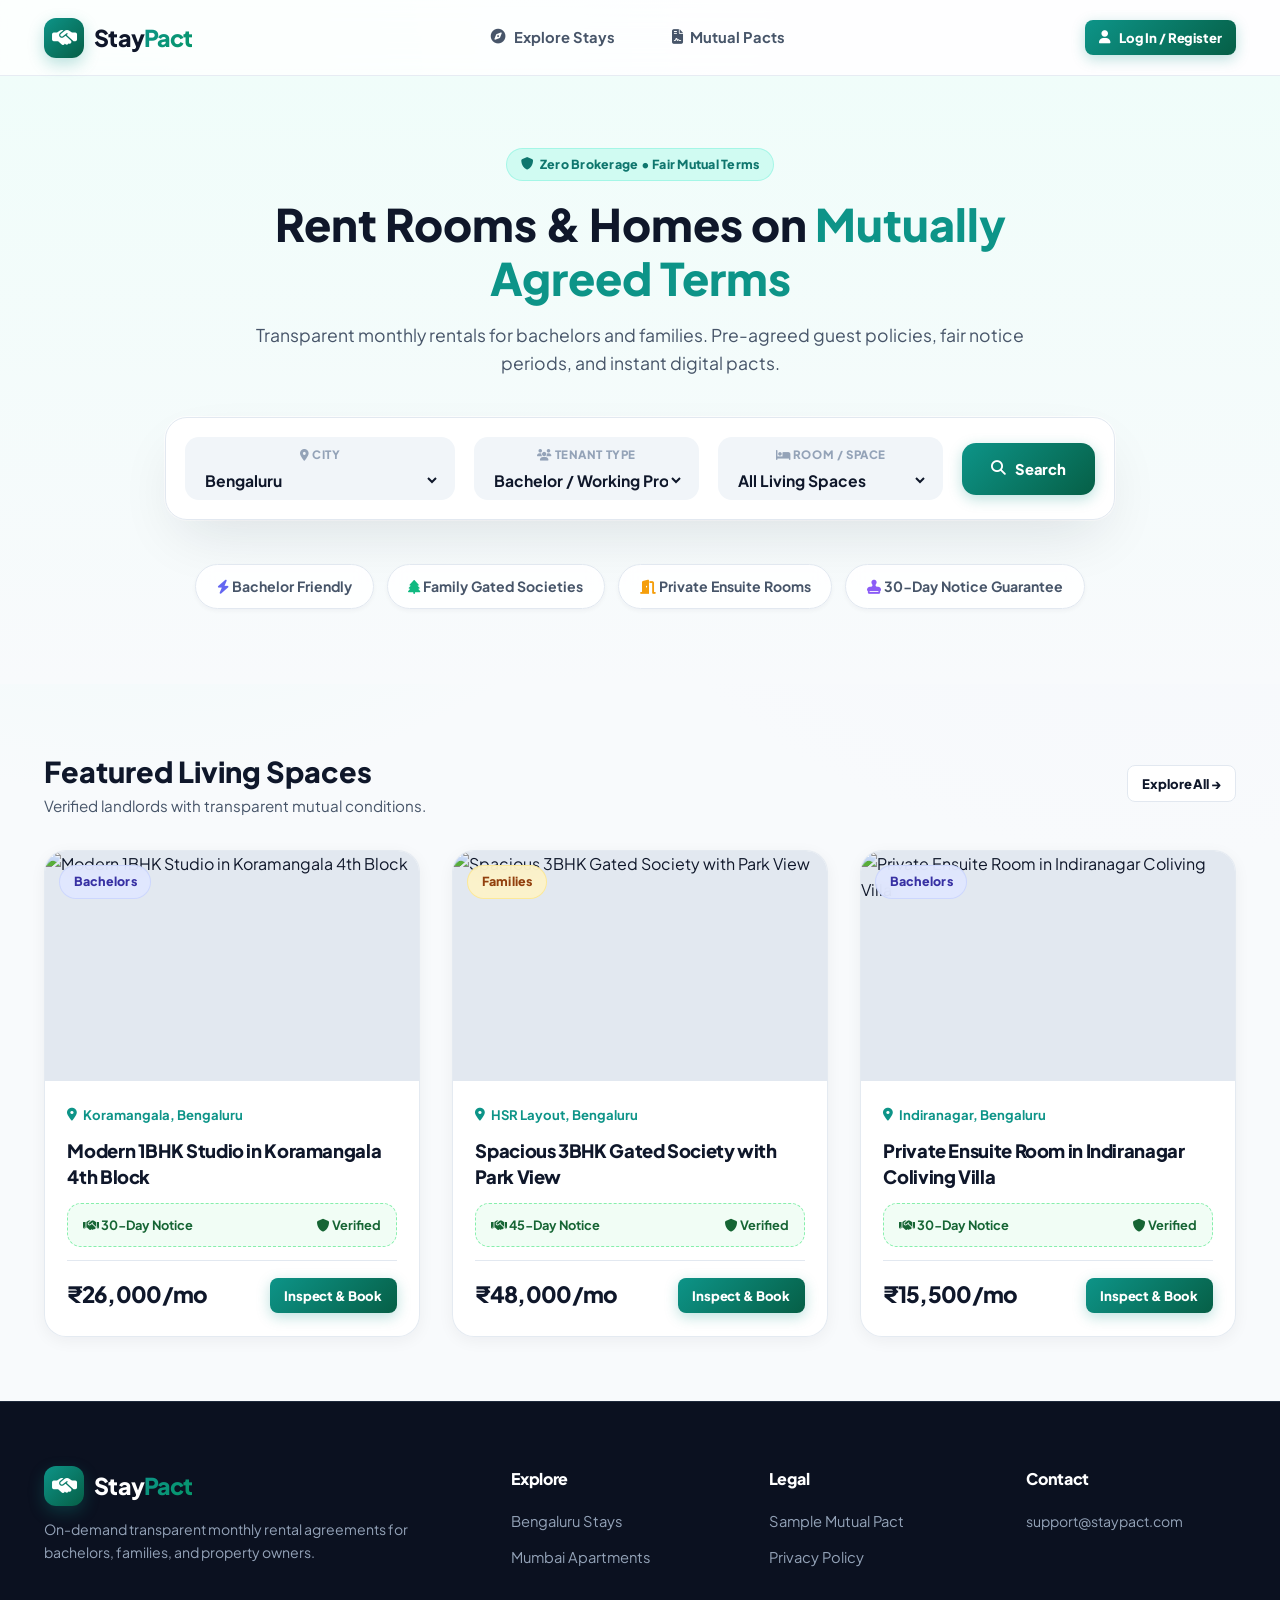
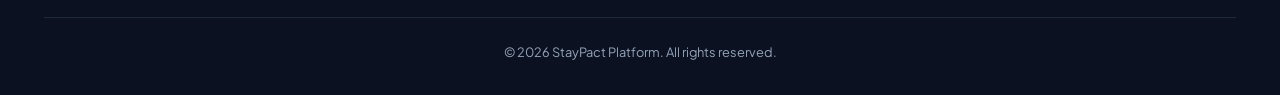
==== Frontend/html/index.html @ e6719d09 "Add project files" ====
<!DOCTYPE html>
<html lang="en">
<head>
  <meta charset="UTF-8">
  <meta name="viewport" content="width=device-width, initial-scale=1.0">
  <title>StayPact | On-Demand Monthly Home & Room Rentals</title>
  
  <link rel="preconnect" href="https://fonts.googleapis.com">
  <link rel="preconnect" href="https://fonts.gstatic.com" crossorigin>
  <link href="https://fonts.googleapis.com/css2?family=Plus+Jakarta+Sans:wght@400;600;700;800&display=swap" rel="stylesheet">
  <link rel="stylesheet" href="https://cdnjs.cloudflare.com/ajax/libs/font-awesome/6.5.1/css/all.min.css">
  
  <link rel="stylesheet" href="css/style.css">
  <link rel="stylesheet" href="css/components.css">
</head>
<body>

  <!-- Navigation -->
  <nav class="navbar">
    <div class="container nav-wrapper">
      <a href="index.html" class="brand-logo">
        <div class="logo-icon"><i class="fa-solid fa-handshake-simple"></i></div>
        <span>Stay<span class="logo-highlight">Pact</span></span>
      </a>

      <ul class="nav-links">
        <li><a href="explore.html" class="nav-link"><i class="fa-solid fa-compass"></i> Explore Stays</a></li>
        <li><a href="explore.html?target=bachelors_allowed" class="nav-link"><i class="fa-solid fa-user-group"></i> Bachelors</a></li>
        <li><a href="explore.html?target=families_only" class="nav-link"><i class="fa-solid fa-people-roof"></i> Families</a></li>
        <li><a href="agreement.html" class="nav-link"><i class="fa-solid fa-file-contract"></i> Mutual Pacts</a></li>
      </ul>

      <div>
        <a href="explore.html" class="btn btn-primary btn-sm">Find Rooms & Homes</a>
      </div>
    </div>
  </nav>

  <!-- Hero Header -->
  <header style="background: linear-gradient(180deg, #F0FDFA 0%, #F8FAFC 100%); padding: 4.5rem 0 3.5rem;">
    <div class="container" style="text-align: center;">
      <div style="max-width: 800px; margin: 0 auto 2.5rem;">
        <span class="badge badge-verified" style="margin-bottom: 1rem;"><i class="fa-solid fa-shield"></i> Zero Brokerage &bull; Fair Mutual Terms</span>
        <h1 style="font-size: 2.8rem; font-weight: 800; line-height: 1.2; margin-bottom: 1rem;">
          Rent Rooms & Homes on <span style="color: var(--primary);">Mutually Agreed Terms</span>
        </h1>
        <p style="font-size: 1.1rem; color: var(--text-secondary);">
          Transparent monthly rentals for bachelors and families. Pre-agreed guest policies, fair notice periods, and instant digital pacts.
        </p>
      </div>

      <!-- Hero Search Widget (Uber/Oyo style) -->
      <div class="hero-search-wrapper" style="max-width: 950px; margin: 0 auto;">
        <div class="search-field">
          <label><i class="fa-solid fa-location-dot"></i> City</label>
          <select id="heroCity">
            <option value="Bengaluru">Bengaluru</option>
            <option value="Mumbai">Mumbai</option>
            <option value="Delhi NCR">Delhi NCR</option>
            <option value="Pune">Pune</option>
          </select>
        </div>

        <div class="search-field">
          <label><i class="fa-solid fa-users"></i> Tenant Type</label>
          <select id="heroTarget">
            <option value="bachelors_allowed">Bachelor / Working Pro</option>
            <option value="families_only">Family</option>
            <option value="all">Any Tenant</option>
          </select>
        </div>

        <div class="search-field">
          <label><i class="fa-solid fa-bed"></i> Room / Space</label>
          <select id="heroType">
            <option value="all">All Living Spaces</option>
            <option value="single_room">Private Room</option>
            <option value="1bhk">1 BHK Flat</option>
            <option value="2bhk">2 BHK Flat</option>
            <option value="3bhk">3 BHK Apartment</option>
          </select>
        </div>

        <button class="btn btn-primary" onclick="searchFromHero()" style="height: 52px; padding: 0 1.8rem;">
          <i class="fa-solid fa-magnifying-glass"></i> Search
        </button>
      </div>

      <!-- Quick Category Pills -->
      <div class="category-pills-row" style="justify-content: center; margin-top: 1.5rem;">
        <a href="explore.html?target=bachelors_allowed" class="category-pill"><i class="fa-solid fa-bolt" style="color: #6366F1;"></i> Bachelor Friendly</a>
        <a href="explore.html?target=families_only" class="category-pill"><i class="fa-solid fa-tree" style="color: #10B981;"></i> Family Gated Societies</a>
        <a href="explore.html?type=single_room" class="category-pill"><i class="fa-solid fa-door-open" style="color: #F59E0B;"></i> Private Ensuite Rooms</a>
        <a href="agreement.html" class="category-pill"><i class="fa-solid fa-stamp" style="color: #8B5CF6;"></i> 30-Day Notice Guarantee</a>
      </div>
    </div>
  </header>

  <!-- Featured Stays -->
  <section style="padding: 4rem 0;">
    <div class="container">
      <div style="display: flex; justify-content: space-between; align-items: center; margin-bottom: 2rem;">
        <div>
          <h2 style="font-size: 1.8rem; font-weight: 800;">Featured Living Spaces</h2>
          <p style="color: var(--text-secondary); font-size: 0.95rem;">Verified landlords with transparent mutual conditions.</p>
        </div>
        <a href="explore.html" class="btn btn-outline btn-sm">Explore All &rarr;</a>
      </div>

      <div class="property-grid" id="homeFeaturedGrid"></div>
    </div>
  </section>

  <!-- Footer -->
  <footer class="footer">
    <div class="container">
      <div class="footer-grid">
        <div>
          <div class="brand-logo" style="color: white; margin-bottom: 0.8rem;">
            <div class="logo-icon"><i class="fa-solid fa-handshake-simple"></i></div>
            <span>Stay<span class="logo-highlight">Pact</span></span>
          </div>
          <p style="font-size: 0.88rem; line-height: 1.6;">On-demand transparent monthly rental agreements for bachelors, families, and property owners.</p>
        </div>
        <div>
          <h4 class="footer-title">Explore</h4>
          <ul class="footer-links">
            <li><a href="explore.html?city=Bengaluru">Bengaluru Stays</a></li>
            <li><a href="explore.html?city=Mumbai">Mumbai Apartments</a></li>
          </ul>
        </div>
        <div>
          <h4 class="footer-title">Legal</h4>
          <ul class="footer-links">
            <li><a href="agreement.html">Sample Mutual Pact</a></li>
            <li><a href="#">Privacy Policy</a></li>
          </ul>
        </div>
        <div>
          <h4 class="footer-title">Contact</h4>
          <p style="font-size: 0.88rem;">support@staypact.com</p>
        </div>
      </div>
      <div style="text-align: center; border-top: 1px solid #1E293B; padding-top: 1.5rem; font-size: 0.8rem;">
        &copy; 2026 StayPact Platform. All rights reserved.
      </div>
    </div>
  </footer>

  <script src="js/app.js"></script>
  <script>
    document.addEventListener('DOMContentLoaded', () => {
      const props = getProperties().slice(0, 3);
      const container = document.getElementById('homeFeaturedGrid');
      container.innerHTML = props.map(p => `
        <div class="property-card">
          <div class="card-img-container">
            <img src="${p.images[0]}" alt="${p.title}">
            <div class="card-badge-top-left">
              <span class="badge ${p.targetTenant === 'bachelors_allowed' ? 'badge-bachelor' : 'badge-family'}">
                ${p.targetTenant === 'bachelors_allowed' ? 'Bachelors' : 'Families'}
              </span>
            </div>
          </div>
          <div class="card-body">
            <div class="card-location"><i class="fa-solid fa-location-dot"></i> ${p.locality}, ${p.city}</div>
            <a href="property-detail.html?id=${p.id}" class="card-title">${p.title}</a>
            <div class="card-terms-box">
              <span><i class="fa-solid fa-handshake"></i> ${p.noticeDays}-Day Notice</span>
              <span><i class="fa-solid fa-shield"></i> Verified</span>
            </div>
            <div class="card-footer">
              <span class="price-amount">₹${p.monthlyRent.toLocaleString('en-IN')}/mo</span>
              <a href="property-detail.html?id=${p.id}" class="btn btn-primary btn-sm">Inspect & Book</a>
            </div>
          </div>
        </div>
      `).join('');
    });

    function searchFromHero() {
      const city = document.getElementById('heroCity').value;
      const target = document.getElementById('heroTarget').value;
      const type = document.getElementById('heroType').value;
      window.location.href = `explore.html?city=${city}&target=${target}&type=${type}`;
    }
  </script>
</body>
</html>
---- Frontend/html/css/style.css ----
@import url('https://fonts.googleapis.com/css2?family=Plus+Jakarta+Sans:wght@400;500;600;700;800;900&display=swap');

/* ============================================================
   StayPact - Premium Design System (Modern Luxe & Glassmorphism)
   ============================================================ */

:root {
  /* Brand Palette */
  --primary: #0D9488;
  --primary-hover: #0F766E;
  --primary-light: #CCFBF1;
  --primary-glow: rgba(13, 148, 136, 0.28);
  --primary-gradient: linear-gradient(135deg, #0D9488 0%, #065F46 100%);
  
  --secondary: #6366F1;
  --secondary-hover: #4F46E5;
  --secondary-light: #EEF2FF;
  --secondary-gradient: linear-gradient(135deg, #6366F1 0%, #4338CA 100%);

  /* Neutrals & Dark Tones */
  --bg-main: #F8FAFC;
  --bg-surface: #FFFFFF;
  --bg-glass: rgba(255, 255, 255, 0.82);
  --bg-subtle: #F1F5F9;
  --border: #E2E8F0;
  --border-light: rgba(226, 232, 240, 0.7);

  --text-primary: #0F172A;
  --text-secondary: #475569;
  --text-muted: #94A3B8;

  /* Shadows & Depth */
  --shadow-sm: 0 2px 4px rgba(15, 23, 42, 0.04);
  --shadow-md: 0 8px 20px -4px rgba(15, 23, 42, 0.07);
  --shadow-lg: 0 16px 32px -6px rgba(15, 23, 42, 0.1);
  --shadow-xl: 0 25px 50px -12px rgba(15, 23, 42, 0.15);
  --shadow-glow: 0 8px 24px var(--primary-glow);

  /* Radius */
  --radius-sm: 8px;
  --radius-md: 14px;
  --radius-lg: 22px;
  --radius-full: 9999px;

  --font-family: 'Plus Jakarta Sans', system-ui, -apple-system, sans-serif;
  --transition: all 0.25s cubic-bezier(0.16, 1, 0.3, 1);
}

/* Base Reset */
*, *::before, *::after {
  box-sizing: border-box;
  margin: 0;
  padding: 0;
}

body {
  font-family: var(--font-family);
  background-color: var(--bg-main);
  background-image: 
    radial-gradient(circle at 10% 10%, rgba(204, 251, 241, 0.45) 0px, transparent 50%),
    radial-gradient(circle at 90% 20%, rgba(238, 242, 255, 0.45) 0px, transparent 50%);
  background-attachment: fixed;
  color: var(--text-primary);
  line-height: 1.6;
  -webkit-font-smoothing: antialiased;
  min-height: 100vh;
  display: flex;
  flex-direction: column;
}

a {
  color: inherit;
  text-decoration: none;
  transition: var(--transition);
}

button, input, select, textarea {
  font-family: inherit;
  font-size: inherit;
}

button {
  cursor: pointer;
  border: none;
  background: none;
  outline: none;
}

img {
  max-width: 100%;
  display: block;
}

.container {
  width: 100%;
  max-width: 1240px;
  margin: 0 auto;
  padding: 0 1.5rem;
}

/* Glassmorphic Navbar */
.navbar {
  position: sticky;
  top: 0;
  z-index: 100;
  background: rgba(255, 255, 255, 0.85);
  backdrop-filter: blur(16px);
  -webkit-backdrop-filter: blur(16px);
  border-bottom: 1px solid rgba(226, 232, 240, 0.8);
  height: 76px;
  display: flex;
  align-items: center;
  transition: var(--transition);
}

.navbar .nav-wrapper {
  display: flex;
  align-items: center;
  justify-content: space-between;
  width: 100%;
}

.brand-logo {
  display: flex;
  align-items: center;
  gap: 0.65rem;
  font-size: 1.45rem;
  font-weight: 900;
  letter-spacing: -0.04em;
  color: var(--text-primary);
}

.brand-logo .logo-icon {
  width: 40px;
  height: 40px;
  background: var(--primary-gradient);
  color: white;
  border-radius: 12px;
  display: flex;
  align-items: center;
  justify-content: center;
  font-size: 1.25rem;
  box-shadow: 0 6px 16px var(--primary-glow);
  transition: var(--transition);
}

.brand-logo:hover .logo-icon {
  transform: rotate(-5deg) scale(1.05);
}

.brand-logo .logo-highlight {
  background: linear-gradient(135deg, #0D9488 0%, #059669 100%);
  -webkit-background-clip: text;
  background-clip: text;
  -webkit-text-fill-color: transparent;
}

.nav-links {
  display: flex;
  align-items: center;
  gap: 2rem;
  list-style: none;
}

.nav-link {
  font-size: 0.92rem;
  font-weight: 700;
  color: var(--text-secondary);
  display: flex;
  align-items: center;
  gap: 0.45rem;
  padding: 0.4rem 0.8rem;
  border-radius: var(--radius-full);
}

.nav-link:hover, .nav-link.active {
  color: var(--primary);
  background: var(--primary-light);
}

/* Modern Gradient Buttons */
.btn {
  display: inline-flex;
  align-items: center;
  justify-content: center;
  gap: 0.55rem;
  padding: 0.7rem 1.4rem;
  border-radius: var(--radius-md);
  font-weight: 800;
  font-size: 0.92rem;
  letter-spacing: -0.01em;
  transition: var(--transition);
  text-align: center;
  white-space: nowrap;
}

.btn-primary {
  background: var(--primary-gradient);
  color: white;
  box-shadow: 0 4px 14px var(--primary-glow);
}

.btn-primary:hover {
  transform: translateY(-2px);
  box-shadow: 0 8px 22px var(--primary-glow);
}

.btn-outline {
  background: rgba(255, 255, 255, 0.9);
  border: 1.5px solid var(--border);
  color: var(--text-primary);
  backdrop-filter: blur(8px);
}

.btn-outline:hover {
  border-color: var(--primary);
  color: var(--primary);
  background: var(--primary-light);
  transform: translateY(-2px);
}

.btn-sm {
  padding: 0.45rem 0.9rem;
  font-size: 0.82rem;
  border-radius: var(--radius-sm);
}

.btn-lg {
  padding: 0.9rem 2rem;
  font-size: 1.05rem;
  border-radius: var(--radius-lg);
}

/* Badges */
.badge {
  display: inline-flex;
  align-items: center;
  gap: 0.45rem;
  padding: 0.35rem 0.85rem;
  border-radius: var(--radius-full);
  font-size: 0.78rem;
  font-weight: 800;
  letter-spacing: 0.02em;
  backdrop-filter: blur(8px);
}

.badge-bachelor {
  background: rgba(224, 231, 255, 0.9);
  color: #3730A3;
  border: 1px solid rgba(199, 210, 254, 0.8);
}

.badge-family {
  background: rgba(254, 243, 199, 0.9);
  color: #92400E;
  border: 1px solid rgba(253, 230, 138, 0.8);
}

.badge-verified {
  background: rgba(204, 251, 241, 0.9);
  color: #0F766E;
  border: 1px solid rgba(153, 246, 228, 0.8);
}

/* Footer */
.footer {
  margin-top: auto;
  background: #0B1120;
  color: #94A3B8;
  padding: 4rem 0 2rem;
  font-size: 0.92rem;
  border-top: 1px solid #1E293B;
}

.footer-grid {
  display: grid;
  grid-template-columns: 2fr repeat(3, 1fr);
  gap: 3rem;
  margin-bottom: 3rem;
}

.footer-title {
  color: white;
  font-size: 1rem;
  font-weight: 800;
  margin-bottom: 1.2rem;
  letter-spacing: -0.02em;
}

.footer-links {
  list-style: none;
  display: flex;
  flex-direction: column;
  gap: 0.75rem;
}

.footer-links a:hover {
  color: white;
  transform: translateX(4px);
}

@media (max-width: 900px) {
  .nav-links { display: none; }
  .footer-grid { grid-template-columns: 1fr 1fr; gap: 2rem; }
}
@media (max-width: 600px) {
  .footer-grid { grid-template-columns: 1fr; }
}
---- Frontend/html/css/components.css ----
/* ============================================================
   StayPact - Premium Component Styles
   ============================================================ */

/* Floating Hero Search Box */
.hero-search-wrapper {
  background: rgba(255, 255, 255, 0.92);
  backdrop-filter: blur(20px);
  -webkit-backdrop-filter: blur(20px);
  border-radius: var(--radius-lg);
  box-shadow: 0 24px 60px -15px rgba(15, 23, 42, 0.12), 0 0 0 1px rgba(255, 255, 255, 0.8);
  border: 1px solid var(--border);
  padding: 1.2rem;
  display: grid;
  grid-template-columns: 1.2fr 1fr 1fr auto;
  gap: 1.2rem;
  align-items: center;
  transition: var(--transition);
}

.hero-search-wrapper:focus-within {
  box-shadow: 0 30px 70px -12px var(--primary-glow), 0 0 0 2px var(--primary);
}

.search-field {
  display: flex;
  flex-direction: column;
  gap: 0.35rem;
  padding: 0.5rem 0.9rem;
  border-radius: var(--radius-md);
  transition: var(--transition);
  background: var(--bg-subtle);
  border: 1px solid transparent;
}

.search-field:hover, .search-field:focus-within {
  background: white;
  border-color: var(--border);
  box-shadow: var(--shadow-sm);
}

.search-field label {
  font-size: 0.72rem;
  font-weight: 800;
  text-transform: uppercase;
  letter-spacing: 0.05em;
  color: var(--text-muted);
}

.search-field input, .search-field select {
  border: none;
  background: transparent;
  font-size: 0.98rem;
  font-weight: 700;
  color: var(--text-primary);
  outline: none;
  width: 100%;
  cursor: pointer;
}

/* Category Filter Pills */
.category-pills-row {
  display: flex;
  align-items: center;
  gap: 0.8rem;
  overflow-x: auto;
  padding: 1.2rem 0;
  scrollbar-width: none;
}
.category-pills-row::-webkit-scrollbar { display: none; }

.category-pill {
  padding: 0.65rem 1.3rem;
  background: rgba(255, 255, 255, 0.85);
  backdrop-filter: blur(8px);
  border: 1px solid var(--border);
  border-radius: var(--radius-full);
  font-size: 0.88rem;
  font-weight: 700;
  color: var(--text-secondary);
  white-space: nowrap;
  cursor: pointer;
  box-shadow: var(--shadow-sm);
  transition: var(--transition);
}

.category-pill:hover, .category-pill.active {
  background: var(--primary);
  border-color: var(--primary);
  color: white;
  transform: translateY(-2px);
  box-shadow: 0 6px 18px var(--primary-glow);
}

/* Luxe Property Cards */
.property-grid {
  display: grid;
  grid-template-columns: repeat(auto-fill, minmax(320px, 1fr));
  gap: 2rem;
}

.property-card {
  background: rgba(255, 255, 255, 0.95);
  backdrop-filter: blur(12px);
  border-radius: var(--radius-lg);
  border: 1px solid rgba(226, 232, 240, 0.9);
  overflow: hidden;
  box-shadow: 0 4px 16px rgba(15, 23, 42, 0.05);
  transition: transform 0.35s cubic-bezier(0.16, 1, 0.3, 1), box-shadow 0.35s cubic-bezier(0.16, 1, 0.3, 1);
  display: flex;
  flex-direction: column;
}

.property-card:hover {
  transform: translateY(-8px);
  box-shadow: 0 20px 40px -10px rgba(15, 23, 42, 0.12), 0 0 0 1px rgba(13, 148, 136, 0.4);
}

.card-img-container {
  position: relative;
  width: 100%;
  height: 230px;
  background: #E2E8F0;
  overflow: hidden;
}

.card-img-container img {
  width: 100%;
  height: 100%;
  object-fit: cover;
  transition: transform 0.6s cubic-bezier(0.16, 1, 0.3, 1);
}

.property-card:hover .card-img-container img {
  transform: scale(1.08);
}

.card-badge-top-left {
  position: absolute;
  top: 14px;
  left: 14px;
  z-index: 2;
}

.card-body {
  padding: 1.4rem;
  display: flex;
  flex-direction: column;
  gap: 0.85rem;
  flex: 1;
}

.card-location {
  font-size: 0.82rem;
  font-weight: 700;
  color: var(--primary);
  display: flex;
  align-items: center;
  gap: 0.35rem;
}

.card-title {
  font-size: 1.15rem;
  font-weight: 800;
  color: var(--text-primary);
  line-height: 1.4;
  letter-spacing: -0.02em;
}

.card-title:hover {
  color: var(--primary);
}

/* Mutual Terms Accent Box */
.card-terms-box {
  background: rgba(240, 253, 244, 0.9);
  border: 1px dashed #86EFAC;
  border-radius: var(--radius-md);
  padding: 0.65rem 0.9rem;
  font-size: 0.8rem;
  font-weight: 700;
  color: #166534;
  display: flex;
  align-items: center;
  justify-content: space-between;
}

.card-footer {
  margin-top: auto;
  padding-top: 1rem;
  border-top: 1px solid var(--border);
  display: flex;
  align-items: center;
  justify-content: space-between;
}

.price-amount {
  font-size: 1.4rem;
  font-weight: 900;
  color: var(--text-primary);
  letter-spacing: -0.03em;
}

/* Split Explorer Layout */
.explorer-layout {
  display: grid;
  grid-template-columns: 1.2fr 1fr;
  height: calc(100vh - 76px);
  overflow: hidden;
}

.explorer-listings-pane {
  overflow-y: auto;
  padding: 1.8rem 2.2rem;
}

.explorer-map-pane {
  height: 100%;
}

#leafletMap {
  width: 100%;
  height: 100%;
}

/* Modern Glowing Map Price Pin */
.map-price-pin {
  background: white;
  border: 2px solid var(--primary);
  border-radius: var(--radius-full);
  padding: 5px 12px;
  font-weight: 800;
  font-size: 0.85rem;
  color: var(--text-primary);
  box-shadow: 0 6px 16px rgba(15, 23, 42, 0.2);
  transition: var(--transition);
}

.map-price-pin:hover {
  background: var(--primary);
  color: white;
  transform: scale(1.12);
}

/* Official Digital Agreement Paper */
.agreement-document-paper {
  background: #FFFFFF;
  border: 1px solid var(--border);
  border-radius: var(--radius-lg);
  box-shadow: 0 30px 60px -15px rgba(15, 23, 42, 0.15);
  max-width: 860px;
  margin: 2.5rem auto;
  padding: 3.5rem;
  position: relative;
}

.pact-stamp {
  position: absolute;
  top: 35px;
  right: 35px;
  border: 3px double #0D9488;
  color: #0D9488;
  padding: 8px 16px;
  font-size: 0.85rem;
  font-weight: 900;
  letter-spacing: 0.1em;
  text-transform: uppercase;
  border-radius: 8px;
  transform: rotate(-5deg);
  background: #F0FDFA;
}

.clause-block {
  border-left: 3.5px solid var(--primary);
  padding-left: 1.3rem;
  margin-bottom: 1.4rem;
}

.clause-block h4 {
  font-size: 1.05rem;
  font-weight: 800;
  margin-bottom: 0.3rem;
}

.signature-box {
  background: #F8FAFC;
  border: 1.5px dashed var(--border);
  border-radius: var(--radius-md);
  padding: 1.6rem;
  text-align: center;
  transition: var(--transition);
}

.signature-box.signed {
  border-color: #10B981;
  background: #F0FDF4;
}

.digital-signature-line {
  font-family: 'Brush Script MT', cursive, sans-serif;
  font-size: 2.2rem;
  color: #0F766E;
  margin: 0.8rem 0 0.3rem;
}

/* Modal Dialog */
.modal-overlay {
  position: fixed;
  top: 0; left: 0; width: 100%; height: 100%;
  background: rgba(15, 23, 42, 0.6);
  backdrop-filter: blur(8px);
  -webkit-backdrop-filter: blur(8px);
  z-index: 1000;
  display: flex;
  align-items: center;
  justify-content: center;
  padding: 1.5rem;
  opacity: 0;
  visibility: hidden;
  transition: var(--transition);
}

.modal-overlay.active {
  opacity: 1;
  visibility: visible;
}

.modal-card {
  background: white;
  border-radius: var(--radius-lg);
  max-width: 620px;
  width: 100%;
  max-height: 90vh;
  overflow-y: auto;
  padding: 2.2rem;
  box-shadow: var(--shadow-xl);
  transform: translateY(20px) scale(0.97);
  transition: var(--transition);
}

.modal-overlay.active .modal-card {
  transform: translateY(0) scale(1);
}

.modal-header {
  display: flex;
  align-items: center;
  justify-content: space-between;
  margin-bottom: 1.4rem;
  border-bottom: 1px solid var(--border);
  padding-bottom: 0.9rem;
}

.modal-header h3 {
  font-size: 1.3rem;
  font-weight: 800;
  letter-spacing: -0.02em;
}

/* Toast Notification */
.toast {
  position: fixed;
  bottom: 28px;
  right: 28px;
  background: #065F46;
  color: white;
  padding: 0.9rem 1.6rem;
  border-radius: var(--radius-md);
  box-shadow: 0 20px 35px -10px rgba(6, 95, 70, 0.5);
  font-weight: 700;
  z-index: 9999;
  display: flex;
  align-items: center;
  gap: 0.6rem;
  animation: toastIn 0.3s ease;
}

@keyframes toastIn {
  from { transform: translateY(100%); opacity: 0; }
  to { transform: translateY(0); opacity: 1; }
}

@media (max-width: 1024px) {
  .hero-search-wrapper { grid-template-columns: 1fr 1fr; }
  .explorer-layout { grid-template-columns: 1fr; height: auto; }
  .explorer-map-pane { display: none; }
}
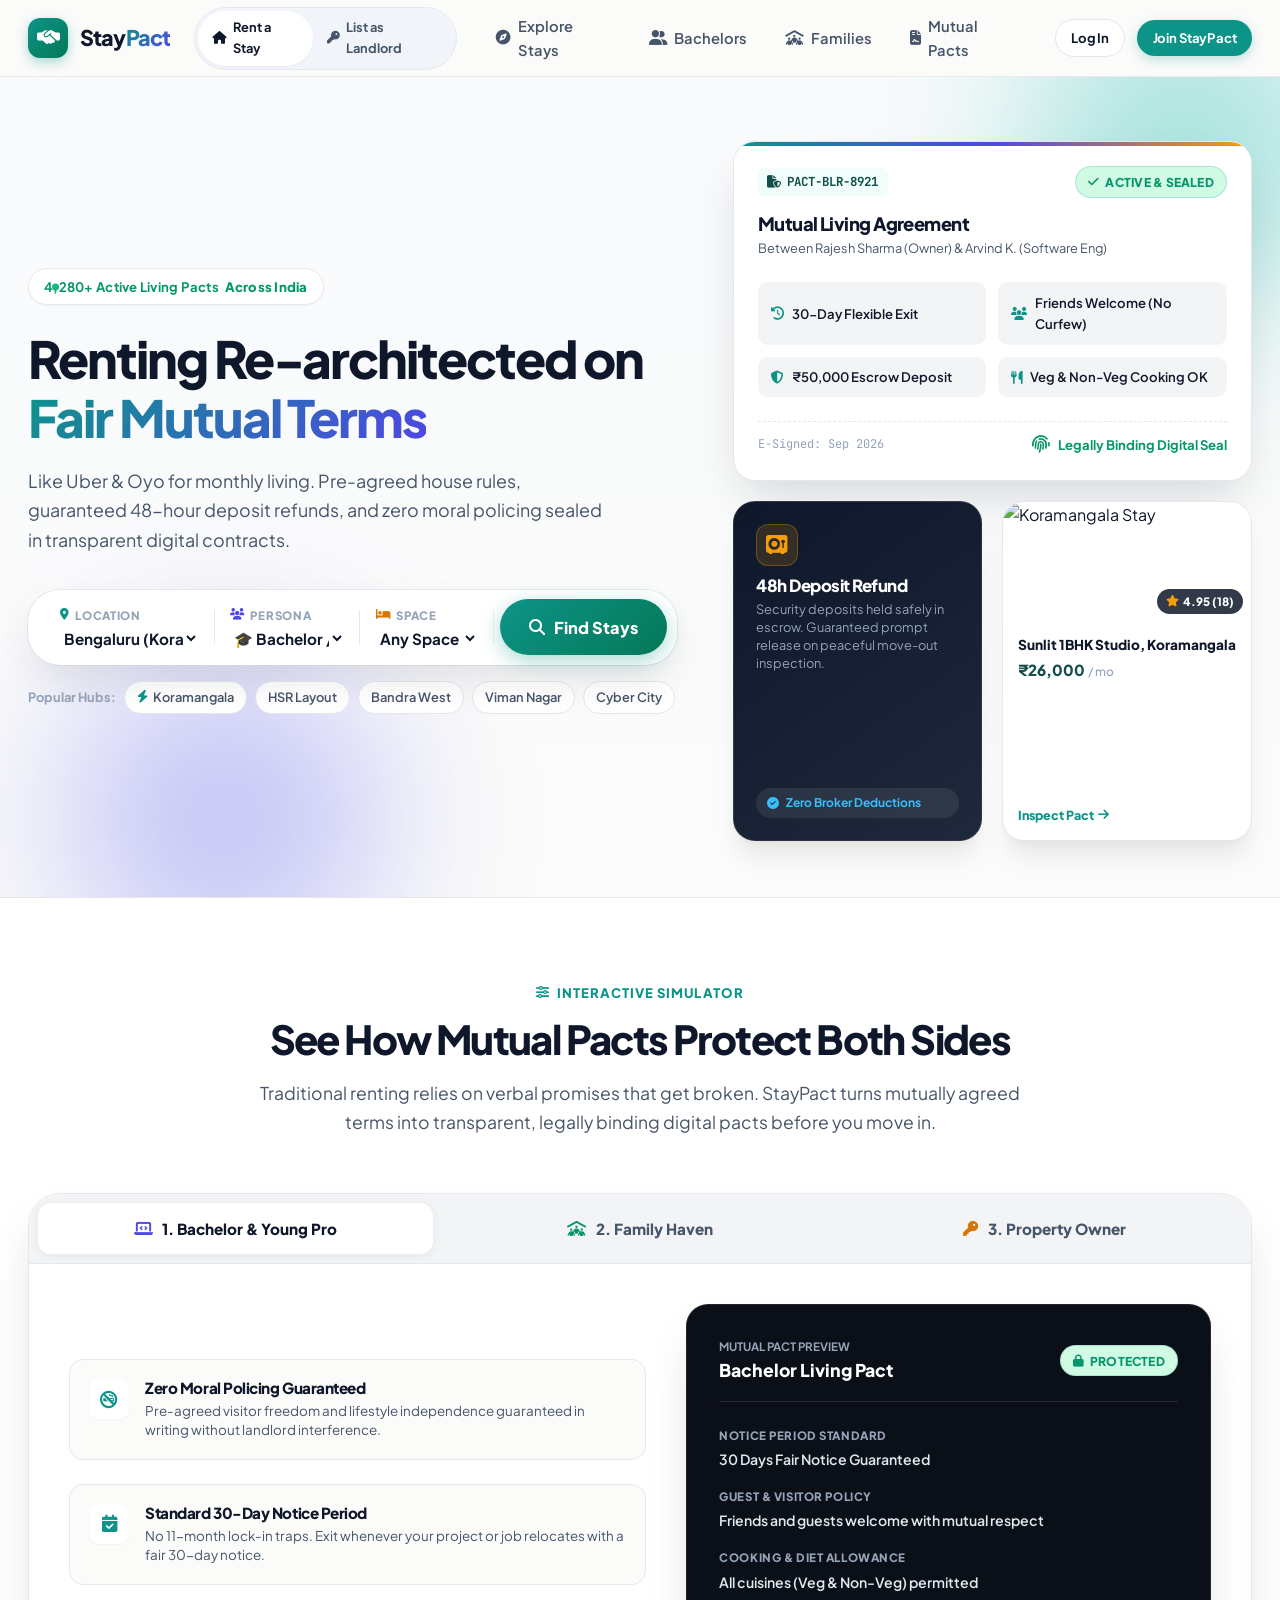
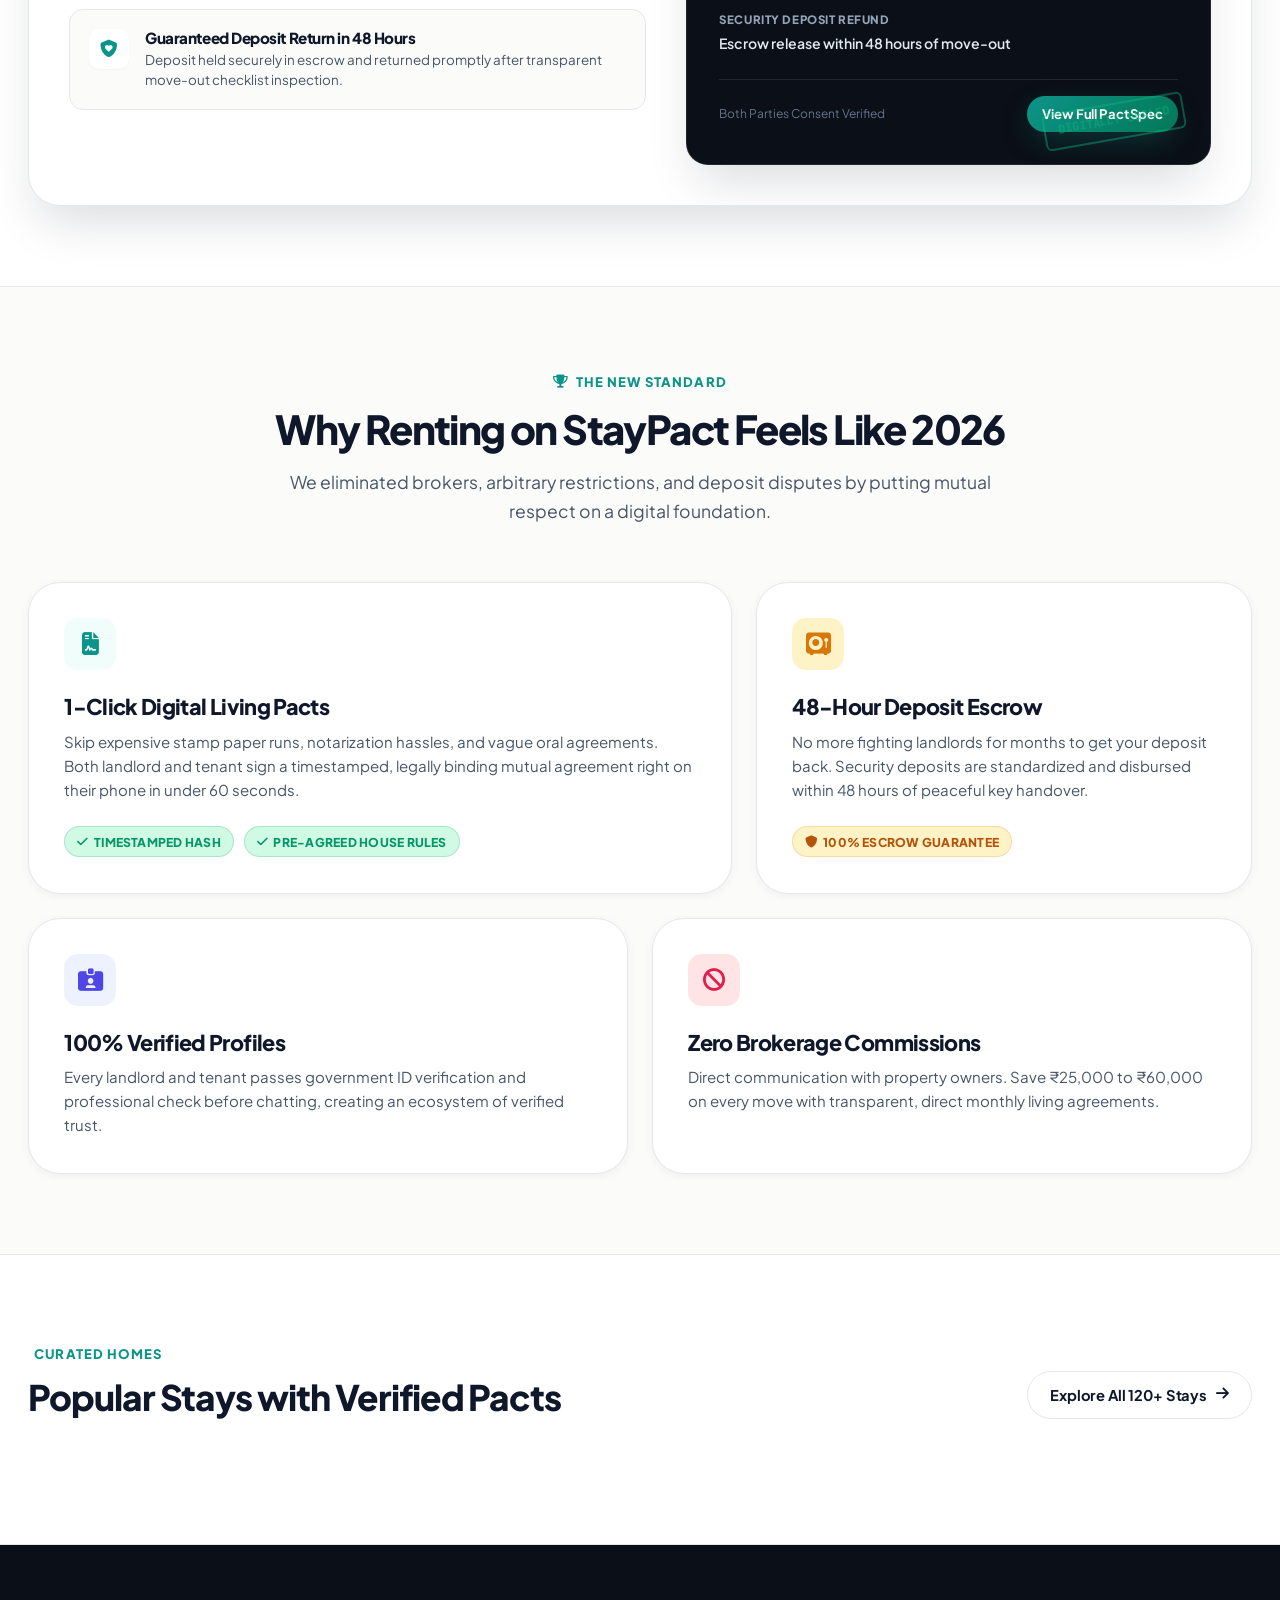
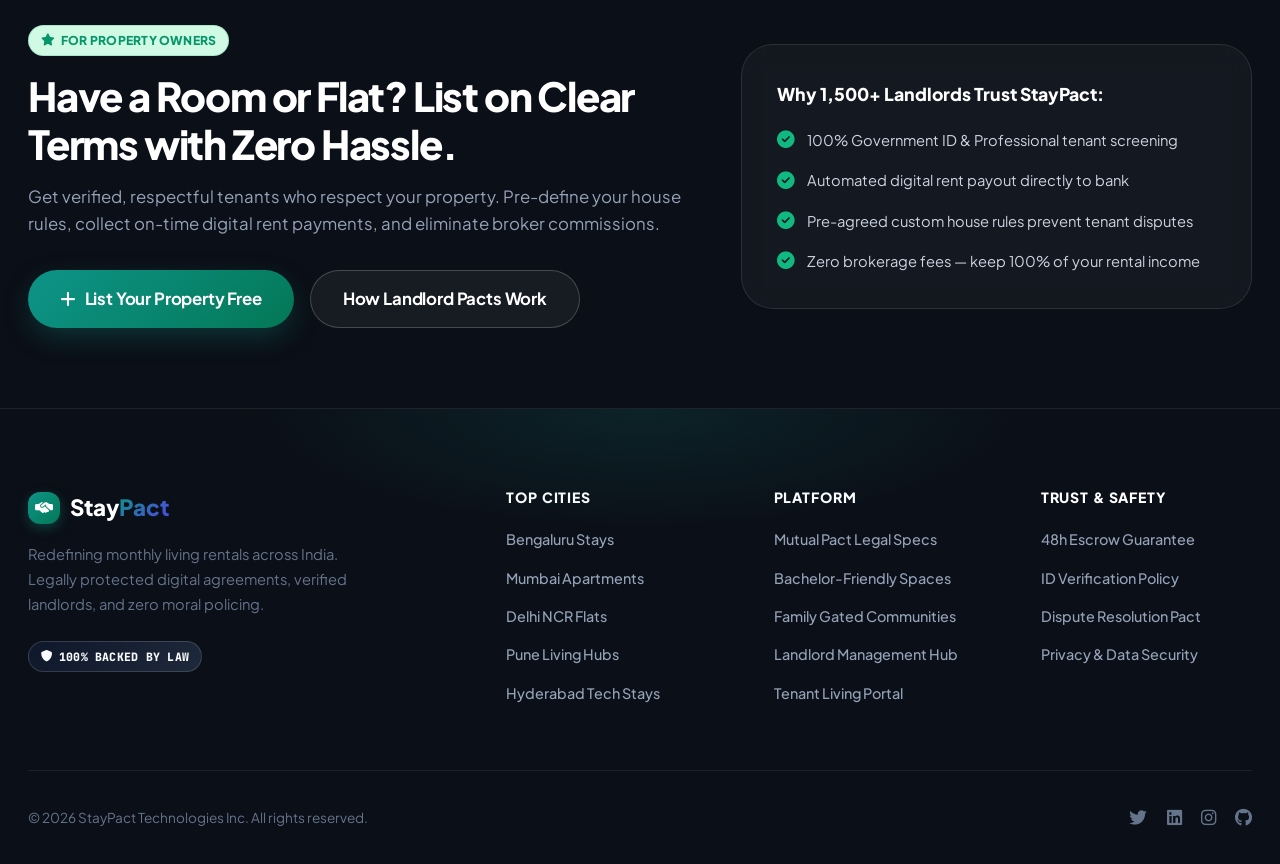
==== commit c5900449: "added new files" ====
--- a/Frontend/html/index.html
+++ b/Frontend/html/index.html
@@ -3,25 +3,34 @@
 <head>
   <meta charset="UTF-8">
   <meta name="viewport" content="width=device-width, initial-scale=1.0">
-  <title>StayPact | On-Demand Monthly Home & Room Rentals</title>
+  <title>StayPact | On-Demand Monthly Rentals on Fair Mutual Terms</title>
+  <meta name="description" content="Rent rooms, flats, and houses on transparent monthly terms for bachelors and families. Zero brokerage, zero moral policing, 48h deposit refund guarantee.">
   
+  <!-- Google Fonts & Font Awesome Icons -->
   <link rel="preconnect" href="https://fonts.googleapis.com">
   <link rel="preconnect" href="https://fonts.gstatic.com" crossorigin>
-  <link href="https://fonts.googleapis.com/css2?family=Plus+Jakarta+Sans:wght@400;600;700;800&display=swap" rel="stylesheet">
+  <link href="https://fonts.googleapis.com/css2?family=Plus+Jakarta+Sans:wght@300;400;500;600;700;800;900&family=Space+Grotesk:wght@500;600;700&family=JetBrains+Mono:wght@400;500;600&display=swap" rel="stylesheet">
   <link rel="stylesheet" href="https://cdnjs.cloudflare.com/ajax/libs/font-awesome/6.5.1/css/all.min.css">
   
+  <!-- Modern Design System Stylesheets -->
   <link rel="stylesheet" href="css/style.css">
   <link rel="stylesheet" href="css/components.css">
 </head>
 <body>
 
-  <!-- Navigation -->
+  <!-- Floating Glass Top Navigation -->
   <nav class="navbar">
     <div class="container nav-wrapper">
       <a href="index.html" class="brand-logo">
-        <div class="logo-icon"><i class="fa-solid fa-handshake-simple"></i></div>
-        <span>Stay<span class="logo-highlight">Pact</span></span>
+        <div class="logo-symbol"><i class="fa-solid fa-handshake-simple"></i></div>
+        <span class="logo-text">Stay<span class="logo-highlight">Pact</span></span>
       </a>
+
+      <!-- Persona Switcher -->
+      <div class="nav-persona-switch">
+        <a href="explore.html" class="nav-persona-btn active"><i class="fa-solid fa-house"></i> Rent a Stay</a>
+        <a href="dashboard-landlord.html" class="nav-persona-btn"><i class="fa-solid fa-key"></i> List as Landlord</a>
+      </div>
 
       <ul class="nav-links">
         <li><a href="explore.html" class="nav-link"><i class="fa-solid fa-compass"></i> Explore Stays</a></li>
@@ -30,160 +39,649 @@
         <li><a href="agreement.html" class="nav-link"><i class="fa-solid fa-file-contract"></i> Mutual Pacts</a></li>
       </ul>
 
-      <div>
-        <a href="explore.html" class="btn btn-primary btn-sm">Find Rooms & Homes</a>
+      <div class="nav-actions" id="navActions">
+        <a href="login.html" class="btn btn-outline btn-sm">Log In</a>
+        <a href="login.html?tab=signup" class="btn btn-primary btn-sm">Join StayPact</a>
       </div>
     </div>
   </nav>
 
-  <!-- Hero Header -->
-  <header style="background: linear-gradient(180deg, #F0FDFA 0%, #F8FAFC 100%); padding: 4.5rem 0 3.5rem;">
-    <div class="container" style="text-align: center;">
-      <div style="max-width: 800px; margin: 0 auto 2.5rem;">
-        <span class="badge badge-verified" style="margin-bottom: 1rem;"><i class="fa-solid fa-shield"></i> Zero Brokerage &bull; Fair Mutual Terms</span>
-        <h1 style="font-size: 2.8rem; font-weight: 800; line-height: 1.2; margin-bottom: 1rem;">
-          Rent Rooms & Homes on <span style="color: var(--primary);">Mutually Agreed Terms</span>
-        </h1>
-        <p style="font-size: 1.1rem; color: var(--text-secondary);">
-          Transparent monthly rentals for bachelors and families. Pre-agreed guest policies, fair notice periods, and instant digital pacts.
-        </p>
-      </div>
-
-      <!-- Hero Search Widget (Uber/Oyo style) -->
-      <div class="hero-search-wrapper" style="max-width: 950px; margin: 0 auto;">
-        <div class="search-field">
-          <label><i class="fa-solid fa-location-dot"></i> City</label>
-          <select id="heroCity">
-            <option value="Bengaluru">Bengaluru</option>
-            <option value="Mumbai">Mumbai</option>
-            <option value="Delhi NCR">Delhi NCR</option>
-            <option value="Pune">Pune</option>
-          </select>
-        </div>
-
-        <div class="search-field">
-          <label><i class="fa-solid fa-users"></i> Tenant Type</label>
-          <select id="heroTarget">
-            <option value="bachelors_allowed">Bachelor / Working Pro</option>
-            <option value="families_only">Family</option>
-            <option value="all">Any Tenant</option>
-          </select>
-        </div>
-
-        <div class="search-field">
-          <label><i class="fa-solid fa-bed"></i> Room / Space</label>
-          <select id="heroType">
-            <option value="all">All Living Spaces</option>
-            <option value="single_room">Private Room</option>
-            <option value="1bhk">1 BHK Flat</option>
-            <option value="2bhk">2 BHK Flat</option>
-            <option value="3bhk">3 BHK Apartment</option>
-          </select>
-        </div>
-
-        <button class="btn btn-primary" onclick="searchFromHero()" style="height: 52px; padding: 0 1.8rem;">
-          <i class="fa-solid fa-magnifying-glass"></i> Search
-        </button>
-      </div>
-
-      <!-- Quick Category Pills -->
-      <div class="category-pills-row" style="justify-content: center; margin-top: 1.5rem;">
-        <a href="explore.html?target=bachelors_allowed" class="category-pill"><i class="fa-solid fa-bolt" style="color: #6366F1;"></i> Bachelor Friendly</a>
-        <a href="explore.html?target=families_only" class="category-pill"><i class="fa-solid fa-tree" style="color: #10B981;"></i> Family Gated Societies</a>
-        <a href="explore.html?type=single_room" class="category-pill"><i class="fa-solid fa-door-open" style="color: #F59E0B;"></i> Private Ensuite Rooms</a>
-        <a href="agreement.html" class="category-pill"><i class="fa-solid fa-stamp" style="color: #8B5CF6;"></i> 30-Day Notice Guarantee</a>
+  <!-- ============================================================
+       Cinematic Split Hero Section
+       ============================================================ -->
+  <header style="padding: 4rem 0 3.5rem; position: relative; overflow: hidden; background: linear-gradient(180deg, #F8FAFC 0%, #FBFBFA 100%);">
+    
+    <!-- Ambient Blur Glows -->
+    <div class="ambient-glow-orb orb-teal"></div>
+    <div class="ambient-glow-orb orb-indigo"></div>
+
+    <div class="container" style="position: relative; z-index: 10;">
+      <div style="display: grid; grid-template-columns: 1.25fr 1fr; gap: 3.5rem; align-items: center;">
+        
+        <!-- Left Hero Column: Value Proposition & Dynamic Command Bar -->
+        <div>
+          
+          <!-- Live Trust Pulse -->
+          <div style="display: inline-flex; align-items: center; gap: 0.6rem; background: white; border: 1px solid var(--border); padding: 0.4rem 0.95rem; border-radius: var(--radius-full); box-shadow: var(--shadow-xs); margin-bottom: 1.5rem;">
+            <span class="badge badge-verified badge-live-pulse" style="padding: 0; background: transparent; border: none; font-size: 0.82rem; text-transform: none;">
+              <strong>4,280+ Active Living Pacts</strong> Across India
+            </span>
+          </div>
+
+          <!-- Editorial Headline -->
+          <h1 style="font-size: 3.2rem; font-weight: 900; line-height: 1.15; letter-spacing: -0.04em; margin-bottom: 1.2rem; color: #0F172A;">
+            Renting Re-architected on <span style="background: linear-gradient(135deg, #0D9488 0%, #4F46E5 100%); -webkit-background-clip: text; -webkit-text-fill-color: transparent;">Fair Mutual Terms</span>
+          </h1>
+
+          <p style="font-size: 1.12rem; color: var(--text-secondary); line-height: 1.65; margin-bottom: 2.2rem; max-width: 580px;">
+            Like Uber & Oyo for monthly living. Pre-agreed house rules, guaranteed 48-hour deposit refunds, and zero moral policing sealed in transparent digital contracts.
+          </p>
+
+          <!-- Floating Luxury Search Command Bar -->
+          <div class="hero-search-command">
+            
+            <div class="search-segment">
+              <label><i class="fa-solid fa-location-dot" style="color: var(--primary);"></i> Location</label>
+              <select id="heroCity">
+                <option value="Bengaluru">Bengaluru (Koramangala, HSR)</option>
+                <option value="Mumbai">Mumbai (Bandra, Powai, Andheri)</option>
+                <option value="Delhi NCR">Delhi NCR (Cyber City, Gurgaon)</option>
+                <option value="Pune">Pune (Viman Nagar, Hinjewadi)</option>
+                <option value="Hyderabad">Hyderabad (Gachibowli, Hitec)</option>
+              </select>
+            </div>
+
+            <div class="search-segment">
+              <label><i class="fa-solid fa-users" style="color: var(--secondary);"></i> Persona</label>
+              <select id="heroTarget">
+                <option value="bachelors_allowed">🎓 Bachelor / Working Pro</option>
+                <option value="families_only">👨‍👩‍👧 Family with Kids</option>
+                <option value="all">🌐 Any Tenant Type</option>
+              </select>
+            </div>
+
+            <div class="search-segment">
+              <label><i class="fa-solid fa-bed" style="color: var(--accent-amber);"></i> Space</label>
+              <select id="heroType">
+                <option value="all">Any Space Type</option>
+                <option value="single_room">Private Room</option>
+                <option value="1bhk">1 BHK Flat</option>
+                <option value="2bhk">2 BHK Flat</option>
+                <option value="3bhk">3 BHK Gated Society</option>
+                <option value="studio">Studio Apartment</option>
+              </select>
+            </div>
+
+            <button class="search-btn-trigger" onclick="executeHeroSearch()">
+              <i class="fa-solid fa-magnifying-glass"></i> Find Stays
+            </button>
+          </div>
+
+          <!-- Quick Locality Chips -->
+          <div class="locality-chips-row">
+            <span class="locality-chip-label">Popular Hubs:</span>
+            <span class="locality-chip" onclick="quickFilterCity('Bengaluru')"><i class="fa-solid fa-bolt" style="color: var(--primary);"></i> Koramangala</span>
+            <span class="locality-chip" onclick="quickFilterCity('Bengaluru')">HSR Layout</span>
+            <span class="locality-chip" onclick="quickFilterCity('Mumbai')">Bandra West</span>
+            <span class="locality-chip" onclick="quickFilterCity('Pune')">Viman Nagar</span>
+            <span class="locality-chip" onclick="quickFilterCity('Delhi NCR')">Cyber City</span>
+          </div>
+
+        </div>
+
+        <!-- Right Hero Column: Living Bento Showcase -->
+        <div class="hero-bento-grid">
+          
+          <!-- Bento Card 1: Live Interactive Mutual Pact Card -->
+          <div class="bento-card-pact">
+            <div class="pact-header-row">
+              <span class="pact-doc-id"><i class="fa-solid fa-file-shield"></i> PACT-BLR-8921</span>
+              <span class="badge badge-verified"><i class="fa-solid fa-check"></i> Active & Sealed</span>
+            </div>
+
+            <div>
+              <h3 style="font-size: 1.15rem; font-weight: 800; color: #0F172A; margin-top: 0.5rem;">Mutual Living Agreement</h3>
+              <p style="font-size: 0.8rem; color: var(--text-secondary); margin-top: 0.2rem;">Between Rajesh Sharma (Owner) & Arvind K. (Software Eng)</p>
+            </div>
+
+            <div class="pact-clauses-grid">
+              <div class="pact-clause-mini">
+                <i class="fa-solid fa-clock-rotate-left"></i>
+                <span>30-Day Flexible Exit</span>
+              </div>
+              <div class="pact-clause-mini">
+                <i class="fa-solid fa-users"></i>
+                <span>Friends Welcome (No Curfew)</span>
+              </div>
+              <div class="pact-clause-mini">
+                <i class="fa-solid fa-shield-halved"></i>
+                <span>₹50,000 Escrow Deposit</span>
+              </div>
+              <div class="pact-clause-mini">
+                <i class="fa-solid fa-utensils"></i>
+                <span>Veg & Non-Veg Cooking OK</span>
+              </div>
+            </div>
+
+            <div class="pact-seal-footer">
+              <span style="font-size: 0.75rem; color: var(--text-muted); font-family: var(--font-mono);">E-Signed: Sep 2026</span>
+              <div class="signature-badge">
+                <i class="fa-solid fa-fingerprint" style="font-size: 1.1rem;"></i>
+                <span>Legally Binding Digital Seal</span>
+              </div>
+            </div>
+          </div>
+
+          <!-- Bento Card 2: 48h Escrow Guarantee Meter -->
+          <div class="bento-card-escrow">
+            <div>
+              <div class="escrow-icon-circle">
+                <i class="fa-solid fa-vault"></i>
+              </div>
+              <h4 class="escrow-title">48h Deposit Refund</h4>
+              <p class="escrow-desc">Security deposits held safely in escrow. Guaranteed prompt release on peaceful move-out inspection.</p>
+            </div>
+            <div class="escrow-timeline-pill">
+              <i class="fa-solid fa-circle-check"></i> Zero Broker Deductions
+            </div>
+          </div>
+
+          <!-- Bento Card 3: Curated Stay Peek -->
+          <div class="bento-card-stay">
+            <div class="stay-preview-media">
+              <img src="https://images.unsplash.com/photo-1522708323590-d24dbb6b0267?auto=format&fit=crop&w=600&q=80" alt="Koramangala Stay">
+              <div class="stay-floating-rating">
+                <i class="fa-solid fa-star" style="color: #F59E0B;"></i> 4.95 (18)
+              </div>
+            </div>
+            <div class="stay-preview-body">
+              <div>
+                <div class="stay-preview-title">Sunlit 1BHK Studio, Koramangala</div>
+                <div class="stay-preview-rent">₹26,000 <span style="font-size: 0.75rem; color: var(--text-muted); font-weight: 500;">/ mo</span></div>
+              </div>
+              <a href="explore.html" style="font-size: 0.78rem; font-weight: 800; color: var(--primary); display: flex; align-items: center; gap: 0.25rem;">
+                Inspect Pact <i class="fa-solid fa-arrow-right"></i>
+              </a>
+            </div>
+          </div>
+
+        </div>
+
       </div>
     </div>
   </header>
 
-  <!-- Featured Stays -->
-  <section style="padding: 4rem 0;">
+  <!-- ============================================================
+       Interactive Living Pact Simulator (Killer UX Feature)
+       ============================================================ -->
+  <section style="padding: 5rem 0; background: white; border-top: 1px solid var(--border); border-bottom: 1px solid var(--border);">
     <div class="container">
-      <div style="display: flex; justify-content: space-between; align-items: center; margin-bottom: 2rem;">
-        <div>
-          <h2 style="font-size: 1.8rem; font-weight: 800;">Featured Living Spaces</h2>
-          <p style="color: var(--text-secondary); font-size: 0.95rem;">Verified landlords with transparent mutual conditions.</p>
-        </div>
-        <a href="explore.html" class="btn btn-outline btn-sm">Explore All &rarr;</a>
-      </div>
-
-      <div class="property-grid" id="homeFeaturedGrid"></div>
+      
+      <div class="section-header">
+        <span class="section-eyebrow"><i class="fa-solid fa-sliders"></i> Interactive Simulator</span>
+        <h2 class="section-title">See How Mutual Pacts Protect Both Sides</h2>
+        <p class="section-desc">Traditional renting relies on verbal promises that get broken. StayPact turns mutually agreed terms into transparent, legally binding digital pacts before you move in.</p>
+      </div>
+
+      <div class="pact-simulator-wrapper">
+        
+        <!-- Persona Switch Tabs -->
+        <div class="simulator-tabs-bar">
+          <button class="simulator-tab active" onclick="switchSimulatorTab('bachelor', this)">
+            <i class="fa-solid fa-laptop-code" style="color: var(--secondary);"></i> 1. Bachelor & Young Pro
+          </button>
+          <button class="simulator-tab" onclick="switchSimulatorTab('family', this)">
+            <i class="fa-solid fa-people-roof" style="color: var(--accent-emerald);"></i> 2. Family Haven
+          </button>
+          <button class="simulator-tab" onclick="switchSimulatorTab('landlord', this)">
+            <i class="fa-solid fa-key" style="color: var(--accent-amber);"></i> 3. Property Owner
+          </button>
+        </div>
+
+        <!-- Tab Body Content (Dynamically updated via JS) -->
+        <div class="simulator-content-body" id="simulatorContent">
+          
+          <!-- Interactive Terms List (Left) -->
+          <div class="simulator-controls" id="simControls">
+            <div class="simulator-interactive-item">
+              <div class="simulator-item-icon"><i class="fa-solid fa-ban-smoking"></i></div>
+              <div class="simulator-item-text">
+                <h4>Zero Moral Policing Guaranteed</h4>
+                <p>Pre-agreed visitor freedom and lifestyle independence guaranteed in writing without landlord interference.</p>
+              </div>
+            </div>
+
+            <div class="simulator-interactive-item">
+              <div class="simulator-item-icon"><i class="fa-solid fa-calendar-check"></i></div>
+              <div class="simulator-item-text">
+                <h4>Standard 30-Day Notice Period</h4>
+                <p>No 11-month lock-in traps. Exit whenever your project or job relocates with a fair 30-day notice.</p>
+              </div>
+            </div>
+
+            <div class="simulator-interactive-item">
+              <div class="simulator-item-icon"><i class="fa-solid fa-shield-heart"></i></div>
+              <div class="simulator-item-text">
+                <h4>Guaranteed Deposit Return in 48 Hours</h4>
+                <p>Deposit held securely in escrow and returned promptly after transparent move-out checklist inspection.</p>
+              </div>
+            </div>
+          </div>
+
+          <!-- Digital Pact Live Preview Document (Right) -->
+          <div class="live-pact-doc-preview" id="simDocPreview">
+            <div class="doc-stamp-header">
+              <div>
+                <div style="font-size: 0.72rem; color: #94A3B8; font-weight: 700; text-transform: uppercase;">MUTUAL PACT PREVIEW</div>
+                <div style="font-size: 1.1rem; font-weight: 800; color: white;" id="simDocTitle">Bachelor Living Pact</div>
+              </div>
+              <span class="badge badge-verified"><i class="fa-solid fa-lock"></i> Protected</span>
+            </div>
+
+            <div class="doc-clause-row">
+              <div class="doc-clause-label">Notice Period Standard</div>
+              <div class="doc-clause-val" id="simDocNotice">30 Days Fair Notice Guaranteed</div>
+            </div>
+
+            <div class="doc-clause-row">
+              <div class="doc-clause-label">Guest & Visitor Policy</div>
+              <div class="doc-clause-val" id="simDocGuest">Friends and guests welcome with mutual respect</div>
+            </div>
+
+            <div class="doc-clause-row">
+              <div class="doc-clause-label">Cooking & Diet Allowance</div>
+              <div class="doc-clause-val" id="simDocFood">All cuisines (Veg & Non-Veg) permitted</div>
+            </div>
+
+            <div class="doc-clause-row">
+              <div class="doc-clause-label">Security Deposit Refund</div>
+              <div class="doc-clause-val" id="simDocDeposit">Escrow release within 48 hours of move-out</div>
+            </div>
+
+            <div style="margin-top: 1.5rem; padding-top: 1rem; border-top: 1px solid rgba(255, 255, 255, 0.1); display: flex; align-items: center; justify-content: space-between;">
+              <span style="font-size: 0.75rem; color: #64748B;">Both Parties Consent Verified</span>
+              <a href="agreement.html" class="btn btn-sm btn-glow-teal">View Full Pact Spec</a>
+            </div>
+          </div>
+
+        </div>
+
+      </div>
     </div>
   </section>
 
-  <!-- Footer -->
-  <footer class="footer">
+  <!-- ============================================================
+       Modern Bento Comparison: Why StayPact Wins
+       ============================================================ -->
+  <section style="padding: 5rem 0; background: var(--bg-main);">
+    <div class="container">
+      
+      <div class="section-header">
+        <span class="section-eyebrow"><i class="fa-solid fa-trophy"></i> The New Standard</span>
+        <h2 class="section-title">Why Renting on StayPact Feels Like 2026</h2>
+        <p class="section-desc">We eliminated brokers, arbitrary restrictions, and deposit disputes by putting mutual respect on a digital foundation.</p>
+      </div>
+
+      <div class="bento-comparison-grid">
+        
+        <!-- Bento Cell 1: Large -->
+        <div class="bento-cell bento-cell-lg">
+          <div>
+            <div class="bento-cell-icon icon-teal"><i class="fa-solid fa-file-contract"></i></div>
+            <h3>1-Click Digital Living Pacts</h3>
+            <p>Skip expensive stamp paper runs, notarization hassles, and vague oral agreements. Both landlord and tenant sign a timestamped, legally binding mutual agreement right on their phone in under 60 seconds.</p>
+          </div>
+          <div style="margin-top: 1.5rem; display: flex; gap: 0.6rem; flex-wrap: wrap;">
+            <span class="badge badge-verified"><i class="fa-solid fa-check"></i> Timestamped Hash</span>
+            <span class="badge badge-verified"><i class="fa-solid fa-check"></i> Pre-Agreed House Rules</span>
+          </div>
+        </div>
+
+        <!-- Bento Cell 2: Medium -->
+        <div class="bento-cell bento-cell-md">
+          <div>
+            <div class="bento-cell-icon icon-amber"><i class="fa-solid fa-vault"></i></div>
+            <h3>48-Hour Deposit Escrow</h3>
+            <p>No more fighting landlords for months to get your deposit back. Security deposits are standardized and disbursed within 48 hours of peaceful key handover.</p>
+          </div>
+          <div style="margin-top: 1.5rem;">
+            <span class="badge badge-escrow"><i class="fa-solid fa-shield"></i> 100% Escrow Guarantee</span>
+          </div>
+        </div>
+
+        <!-- Bento Cell 3: Small -->
+        <div class="bento-cell bento-cell-sm">
+          <div>
+            <div class="bento-cell-icon icon-indigo"><i class="fa-solid fa-id-card-clip"></i></div>
+            <h3>100% Verified Profiles</h3>
+            <p>Every landlord and tenant passes government ID verification and professional check before chatting, creating an ecosystem of verified trust.</p>
+          </div>
+        </div>
+
+        <!-- Bento Cell 4: Small -->
+        <div class="bento-cell bento-cell-sm">
+          <div>
+            <div class="bento-cell-icon icon-rose"><i class="fa-solid fa-ban"></i></div>
+            <h3>Zero Brokerage Commissions</h3>
+            <p>Direct communication with property owners. Save ₹25,000 to ₹60,000 on every move with transparent, direct monthly living agreements.</p>
+          </div>
+        </div>
+
+      </div>
+
+    </div>
+  </section>
+
+  <!-- ============================================================
+       Curated Magazine-Style Featured Listings Grid
+       ============================================================ -->
+  <section style="padding: 5rem 0; background: white; border-top: 1px solid var(--border); border-bottom: 1px solid var(--border);">
+    <div class="container">
+      
+      <div style="display: flex; align-items: flex-end; justify-content: space-between; margin-bottom: 2.8rem; flex-wrap: wrap; gap: 1rem;">
+        <div>
+          <span class="section-eyebrow"><i class="fa-solid fa-sparkles"></i> Curated Homes</span>
+          <h2 style="font-size: 2.2rem; font-weight: 900; color: #0F172A; letter-spacing: -0.03em;">Popular Stays with Verified Pacts</h2>
+        </div>
+        <a href="explore.html" class="btn btn-outline">Explore All 120+ Stays <i class="fa-solid fa-arrow-right"></i></a>
+      </div>
+
+      <!-- Injected via JavaScript from API / Seed Database -->
+      <div class="property-grid" id="homeFeaturedGrid">
+        <!-- Dynamically rendered -->
+      </div>
+
+    </div>
+  </section>
+
+  <!-- ============================================================
+       Landlord Call to Action (Architectural Banner)
+       ============================================================ -->
+  <section style="padding: 5rem 0; background: var(--bg-dark); color: white; position: relative; overflow: hidden;">
+    <div class="container" style="position: relative; z-index: 10;">
+      <div style="display: grid; grid-template-columns: 1.3fr 1fr; gap: 3rem; align-items: center;">
+        <div>
+          <span class="badge badge-verified" style="margin-bottom: 1rem;"><i class="fa-solid fa-star"></i> For Property Owners</span>
+          <h2 style="font-size: 2.5rem; font-weight: 900; line-height: 1.2; margin-bottom: 1rem; color: white;">
+            Have a Room or Flat? List on Clear Terms with Zero Hassle.
+          </h2>
+          <p style="color: #94A3B8; font-size: 1.05rem; line-height: 1.6; margin-bottom: 2rem;">
+            Get verified, respectful tenants who respect your property. Pre-define your house rules, collect on-time digital rent payments, and eliminate broker commissions.
+          </p>
+          <div style="display: flex; gap: 1rem; flex-wrap: wrap;">
+            <a href="dashboard-landlord.html" class="btn btn-glow-teal btn-lg"><i class="fa-solid fa-plus"></i> List Your Property Free</a>
+            <a href="agreement.html" class="btn btn-outline btn-lg" style="background: rgba(255, 255, 255, 0.05); color: white; border-color: rgba(255, 255, 255, 0.2);">How Landlord Pacts Work</a>
+          </div>
+        </div>
+
+        <div style="background: rgba(255, 255, 255, 0.04); border: 1px solid rgba(255, 255, 255, 0.1); border-radius: var(--radius-xl); padding: 2.2rem; backdrop-filter: blur(12px);">
+          <div style="font-size: 1.1rem; font-weight: 800; margin-bottom: 1.2rem; color: white;">Why 1,500+ Landlords Trust StayPact:</div>
+          <div style="display: flex; flex-direction: column; gap: 1rem; font-size: 0.92rem; color: #CBD5E1;">
+            <div style="display: flex; align-items: center; gap: 0.75rem;">
+              <i class="fa-solid fa-circle-check" style="color: #10B981; font-size: 1.1rem;"></i>
+              <span>100% Government ID & Professional tenant screening</span>
+            </div>
+            <div style="display: flex; align-items: center; gap: 0.75rem;">
+              <i class="fa-solid fa-circle-check" style="color: #10B981; font-size: 1.1rem;"></i>
+              <span>Automated digital rent payout directly to bank</span>
+            </div>
+            <div style="display: flex; align-items: center; gap: 0.75rem;">
+              <i class="fa-solid fa-circle-check" style="color: #10B981; font-size: 1.1rem;"></i>
+              <span>Pre-agreed custom house rules prevent tenant disputes</span>
+            </div>
+            <div style="display: flex; align-items: center; gap: 0.75rem;">
+              <i class="fa-solid fa-circle-check" style="color: #10B981; font-size: 1.1rem;"></i>
+              <span>Zero brokerage fees — keep 100% of your rental income</span>
+            </div>
+          </div>
+        </div>
+      </div>
+    </div>
+  </section>
+
+  <!-- ============================================================
+       Footer (Architectural Dark Luxe)
+       ============================================================ -->
+  <footer class="footer-noir">
     <div class="container">
       <div class="footer-grid">
+        
         <div>
-          <div class="brand-logo" style="color: white; margin-bottom: 0.8rem;">
-            <div class="logo-icon"><i class="fa-solid fa-handshake-simple"></i></div>
+          <a href="index.html" class="footer-brand-title">
+            <div class="logo-symbol" style="width: 32px; height: 32px; font-size: 0.9rem;"><i class="fa-solid fa-handshake-simple"></i></div>
             <span>Stay<span class="logo-highlight">Pact</span></span>
-          </div>
-          <p style="font-size: 0.88rem; line-height: 1.6;">On-demand transparent monthly rental agreements for bachelors, families, and property owners.</p>
-        </div>
+          </a>
+          <p class="footer-desc">
+            Redefining monthly living rentals across India. Legally protected digital agreements, verified landlords, and zero moral policing.
+          </p>
+          <div style="display: flex; gap: 0.75rem;">
+            <span class="badge badge-pact-seal"><i class="fa-solid fa-shield"></i> 100% Backed By Law</span>
+          </div>
+        </div>
+
         <div>
-          <h4 class="footer-title">Explore</h4>
+          <h4 class="footer-col-title">Top Cities</h4>
           <ul class="footer-links">
             <li><a href="explore.html?city=Bengaluru">Bengaluru Stays</a></li>
             <li><a href="explore.html?city=Mumbai">Mumbai Apartments</a></li>
+            <li><a href="explore.html?city=Delhi NCR">Delhi NCR Flats</a></li>
+            <li><a href="explore.html?city=Pune">Pune Living Hubs</a></li>
+            <li><a href="explore.html?city=Hyderabad">Hyderabad Tech Stays</a></li>
           </ul>
         </div>
+
         <div>
-          <h4 class="footer-title">Legal</h4>
+          <h4 class="footer-col-title">Platform</h4>
           <ul class="footer-links">
-            <li><a href="agreement.html">Sample Mutual Pact</a></li>
-            <li><a href="#">Privacy Policy</a></li>
+            <li><a href="agreement.html">Mutual Pact Legal Specs</a></li>
+            <li><a href="explore.html?target=bachelors_allowed">Bachelor-Friendly Spaces</a></li>
+            <li><a href="explore.html?target=families_only">Family Gated Communities</a></li>
+            <li><a href="dashboard-landlord.html">Landlord Management Hub</a></li>
+            <li><a href="dashboard-tenant.html">Tenant Living Portal</a></li>
           </ul>
         </div>
+
         <div>
-          <h4 class="footer-title">Contact</h4>
-          <p style="font-size: 0.88rem;">support@staypact.com</p>
-        </div>
-      </div>
-      <div style="text-align: center; border-top: 1px solid #1E293B; padding-top: 1.5rem; font-size: 0.8rem;">
-        &copy; 2026 StayPact Platform. All rights reserved.
+          <h4 class="footer-col-title">Trust & Safety</h4>
+          <ul class="footer-links">
+            <li><a href="#">48h Escrow Guarantee</a></li>
+            <li><a href="#">ID Verification Policy</a></li>
+            <li><a href="#">Dispute Resolution Pact</a></li>
+            <li><a href="#">Privacy & Data Security</a></li>
+          </ul>
+        </div>
+
+      </div>
+
+      <div class="footer-bottom">
+        <div>&copy; 2026 StayPact Technologies Inc. All rights reserved.</div>
+        <div style="display: flex; gap: 1.2rem; font-size: 1.1rem;">
+          <a href="#" style="color: #64748B;"><i class="fa-brands fa-twitter"></i></a>
+          <a href="#" style="color: #64748B;"><i class="fa-brands fa-linkedin"></i></a>
+          <a href="#" style="color: #64748B;"><i class="fa-brands fa-instagram"></i></a>
+          <a href="#" style="color: #64748B;"><i class="fa-brands fa-github"></i></a>
+        </div>
       </div>
     </div>
   </footer>
 
-  <script src="js/app.js"></script>
+  <!-- Scripts -->
+  <script src="js/api.js"></script>
+  <script src="js/main.js"></script>
   <script>
-    document.addEventListener('DOMContentLoaded', () => {
-      const props = getProperties().slice(0, 3);
+    // 1. Render Featured Property Cards on Load
+    document.addEventListener('DOMContentLoaded', async () => {
+      const res = await API.request('/properties');
+      const props = (res.data || []).slice(0, 3);
       const container = document.getElementById('homeFeaturedGrid');
-      container.innerHTML = props.map(p => `
-        <div class="property-card">
-          <div class="card-img-container">
-            <img src="${p.images[0]}" alt="${p.title}">
-            <div class="card-badge-top-left">
-              <span class="badge ${p.targetTenant === 'bachelors_allowed' ? 'badge-bachelor' : 'badge-family'}">
-                ${p.targetTenant === 'bachelors_allowed' ? 'Bachelors' : 'Families'}
-              </span>
-            </div>
-          </div>
-          <div class="card-body">
-            <div class="card-location"><i class="fa-solid fa-location-dot"></i> ${p.locality}, ${p.city}</div>
-            <a href="property-detail.html?id=${p.id}" class="card-title">${p.title}</a>
-            <div class="card-terms-box">
-              <span><i class="fa-solid fa-handshake"></i> ${p.noticeDays}-Day Notice</span>
-              <span><i class="fa-solid fa-shield"></i> Verified</span>
-            </div>
-            <div class="card-footer">
-              <span class="price-amount">₹${p.monthlyRent.toLocaleString('en-IN')}/mo</span>
-              <a href="property-detail.html?id=${p.id}" class="btn btn-primary btn-sm">Inspect & Book</a>
-            </div>
-          </div>
-        </div>
-      `).join('');
+      
+      if (container && props.length > 0) {
+        container.innerHTML = props.map(p => `
+          <div class="property-card-luxe">
+            <div class="card-media-wrapper">
+              <img src="${p.images[0]}" alt="${p.title}" loading="lazy">
+              
+              <div class="card-floating-badge">
+                <span class="badge ${p.targetTenant === 'bachelors_allowed' ? 'badge-bachelor' : 'badge-family'}">
+                  ${p.targetTenant === 'bachelors_allowed' ? '<i class="fa-solid fa-bolt"></i> Bachelors OK' : '<i class="fa-solid fa-people-roof"></i> Families'}
+                </span>
+              </div>
+
+              <button class="card-floating-save" onclick="event.preventDefault(); this.classList.toggle('saved');" title="Save Stay">
+                <i class="fa-regular fa-heart"></i>
+              </button>
+
+              <div class="card-floating-landlord">
+                <img src="${p.landlord.avatar}" alt="${p.landlord.name}" class="landlord-avatar-micro">
+                <span>${p.landlord.name.split(' ')[0]} (Owner)</span>
+              </div>
+            </div>
+
+            <div class="card-luxe-body">
+              <div class="card-locality-row">
+                <span><i class="fa-solid fa-location-dot" style="color: var(--primary);"></i> ${p.location.locality}, ${p.location.city}</span>
+                <span style="color: #F59E0B;"><i class="fa-solid fa-star"></i> ${p.ratingAverage || 4.9}</span>
+              </div>
+
+              <a href="property-detail.html?id=${p._id}" class="card-luxe-title">${p.title}</a>
+
+              <!-- Mutual Pact Terms Strip -->
+              <div class="card-pact-terms-strip">
+                <span><i class="fa-solid fa-handshake"></i> ${p.mutualTerms?.noticePeriodDays || 30}-Day Notice</span>
+                <span><i class="fa-solid fa-shield-halved"></i> Escrow Deposit</span>
+              </div>
+
+              <div class="card-luxe-footer">
+                <div class="card-price-block">
+                  <span class="card-price-val">₹${p.pricing.monthlyRent.toLocaleString('en-IN')}</span>
+                  <span class="card-price-sub">/ month • Zero Brokerage</span>
+                </div>
+                <a href="property-detail.html?id=${p._id}" class="btn btn-primary btn-sm">Inspect & Pact ➔</a>
+              </div>
+            </div>
+          </div>
+        `).join('');
+      }
     });
 
-    function searchFromHero() {
+    // 2. Interactive Pact Simulator Logic
+    const simulatorData = {
+      bachelor: {
+        title: "Bachelor & Pro Living Pact",
+        controls: `
+          <div class="simulator-interactive-item">
+            <div class="simulator-item-icon"><i class="fa-solid fa-ban-smoking"></i></div>
+            <div class="simulator-item-text">
+              <h4>Zero Moral Policing Guaranteed</h4>
+              <p>Pre-agreed visitor freedom and lifestyle independence guaranteed in writing without landlord interference.</p>
+            </div>
+          </div>
+          <div class="simulator-interactive-item">
+            <div class="simulator-item-icon"><i class="fa-solid fa-calendar-check"></i></div>
+            <div class="simulator-item-text">
+              <h4>Standard 30-Day Notice Period</h4>
+              <p>No 11-month lock-in traps. Exit whenever your project or job relocates with a fair 30-day notice.</p>
+            </div>
+          </div>
+          <div class="simulator-interactive-item">
+            <div class="simulator-item-icon"><i class="fa-solid fa-shield-heart"></i></div>
+            <div class="simulator-item-text">
+              <h4>Guaranteed Deposit Return in 48 Hours</h4>
+              <p>Deposit held securely in escrow and returned promptly after transparent move-out checklist inspection.</p>
+            </div>
+          </div>
+        `,
+        notice: "30 Days Fair Notice Guaranteed",
+        guest: "Friends and guests welcome with mutual respect",
+        food: "All cuisines (Veg & Non-Veg) permitted freely",
+        deposit: "Escrow release within 48 hours of move-out"
+      },
+      family: {
+        title: "Family Gated Society Living Pact",
+        controls: `
+          <div class="simulator-interactive-item">
+            <div class="simulator-item-icon"><i class="fa-solid fa-shield-halved"></i></div>
+            <div class="simulator-item-text">
+              <h4>Gated Society Security & Peaceful Living</h4>
+              <p>Verified family-friendly communities with clubhouse, 24/7 security, children park, and parking allocated.</p>
+            </div>
+          </div>
+          <div class="simulator-interactive-item">
+            <div class="simulator-item-icon"><i class="fa-solid fa-file-invoice-dollar"></i></div>
+            <div class="simulator-item-text">
+              <h4>Fixed Maintenance & Utility Transparency</h4>
+              <p>Society maintenance, water meters, and electricity sub-billing pre-agreed in the digital pact.</p>
+            </div>
+          </div>
+          <div class="simulator-interactive-item">
+            <div class="simulator-item-icon"><i class="fa-solid fa-calendar-days"></i></div>
+            <div class="simulator-item-text">
+              <h4>Long-Term Stability with 45-Day Notice</h4>
+              <p>Protection against sudden rent hikes or unexpected landlord eviction notices.</p>
+            </div>
+          </div>
+        `,
+        notice: "45 Days Notice for Long-term Stability",
+        guest: "Family guests freely permitted",
+        food: "Household family kitchen policy",
+        deposit: "Full security deposit returned upon handover"
+      },
+      landlord: {
+        title: "Property Owner Protection Pact",
+        controls: `
+          <div class="simulator-interactive-item">
+            <div class="simulator-item-icon"><i class="fa-solid fa-user-shield"></i></div>
+            <div class="simulator-item-text">
+              <h4>100% ID & Professional Tenant Screening</h4>
+              <p>Every tenant profile is verified via Govt ID and employer credentials before booking request is sent.</p>
+            </div>
+          </div>
+          <div class="simulator-interactive-item">
+            <div class="simulator-item-icon"><i class="fa-solid fa-wallet"></i></div>
+            <div class="simulator-item-text">
+              <h4>Guaranteed On-Time Automated Rent Collection</h4>
+              <p>Direct bank transfers on the 5th of every month with automated receipt generation and penalty clauses.</p>
+            </div>
+          </div>
+          <div class="simulator-interactive-item">
+            <div class="simulator-item-icon"><i class="fa-solid fa-house-circle-check"></i></div>
+            <div class="simulator-item-text">
+              <h4>Digital Property Condition Inventory</h4>
+              <p>Photographic room inventory signed upon move-in to safeguard against property damage disputes.</p>
+            </div>
+          </div>
+        `,
+        notice: "Mutual 30-45 Days Notice Clause",
+        guest: "Landlord house rules codified in pact",
+        food: "Pre-agreed custom dietary clauses",
+        deposit: "Held in verified escrow protection"
+      }
+    };
+
+    function switchSimulatorTab(tabKey, tabElem) {
+      document.querySelectorAll('.simulator-tab').forEach(t => t.classList.remove('active'));
+      tabElem.classList.add('active');
+
+      const data = simulatorData[tabKey];
+      document.getElementById('simControls').innerHTML = data.controls;
+      document.getElementById('simDocTitle').innerText = data.title;
+      document.getElementById('simDocNotice').innerText = data.notice;
+      document.getElementById('simDocGuest').innerText = data.guest;
+      document.getElementById('simDocFood').innerText = data.food;
+      document.getElementById('simDocDeposit').innerText = data.deposit;
+    }
+
+    // 3. Search triggers
+    function executeHeroSearch() {
       const city = document.getElementById('heroCity').value;
       const target = document.getElementById('heroTarget').value;
       const type = document.getElementById('heroType').value;
-      window.location.href = `explore.html?city=${city}&target=${target}&type=${type}`;
+      window.location.href = `explore.html?city=${encodeURIComponent(city)}&target=${target}&type=${type}`;
+    }
+
+    function quickFilterCity(cityName) {
+      window.location.href = `explore.html?city=${encodeURIComponent(cityName)}`;
     }
   </script>
 </body>
-</html>+</html>
--- a/Frontend/html/css/style.css
+++ b/Frontend/html/css/style.css
@@ -1,71 +1,123 @@
-@import url('https://fonts.googleapis.com/css2?family=Plus+Jakarta+Sans:wght@400;500;600;700;800;900&display=swap');
-
-/* ============================================================
-   StayPact - Premium Design System (Modern Luxe & Glassmorphism)
-   ============================================================ */
+/* ============================================================
+   StayPact - Luxury Architectural Design System (2026 Edition)
+   Inspired by Blueground, Sonder, Landing & Modern Bento UI
+   ============================================================ */
+
+@import url('https://fonts.googleapis.com/css2?family=Plus+Jakarta+Sans:wght@300;400;500;600;700;800;900&family=Space+Grotesk:wght@500;600;700&family=JetBrains+Mono:wght@400;500;600&display=swap');
 
 :root {
-  /* Brand Palette */
-  --primary: #0D9488;
+  /* Brand Master Identity */
+  --primary: #0D9488;               /* Emerald Teal */
   --primary-hover: #0F766E;
-  --primary-light: #CCFBF1;
+  --primary-light: #F0FDFA;
+  --primary-muted: #CCFBF1;
+  --primary-dark: #134E4A;
   --primary-glow: rgba(13, 148, 136, 0.28);
-  --primary-gradient: linear-gradient(135deg, #0D9488 0%, #065F46 100%);
+  --primary-gradient: linear-gradient(135deg, #0D9488 0%, #047857 100%);
   
-  --secondary: #6366F1;
-  --secondary-hover: #4F46E5;
+  --secondary: #4F46E5;             /* Electric Indigo */
+  --secondary-hover: #4338CA;
   --secondary-light: #EEF2FF;
   --secondary-gradient: linear-gradient(135deg, #6366F1 0%, #4338CA 100%);
 
-  /* Neutrals & Dark Tones */
-  --bg-main: #F8FAFC;
+  --accent-amber: #D97706;          /* Warm Escrow Gold */
+  --accent-amber-bg: #FEF3C7;
+  --accent-rose: #E11D48;           /* Coral Rose */
+  --accent-rose-bg: #FFE4E6;
+  --accent-emerald: #059669;        /* Verified Trust Mint */
+  --accent-emerald-bg: #D1FAE5;
+  --accent-cyan: #0284C7;
+  --accent-cyan-bg: #E0F2FE;
+
+  /* Surfaces & Backgrounds */
+  --bg-main: #FBFBFA;               /* Warm Alabaster Canvas */
   --bg-surface: #FFFFFF;
-  --bg-glass: rgba(255, 255, 255, 0.82);
-  --bg-subtle: #F1F5F9;
-  --border: #E2E8F0;
-  --border-light: rgba(226, 232, 240, 0.7);
-
-  --text-primary: #0F172A;
-  --text-secondary: #475569;
-  --text-muted: #94A3B8;
-
-  /* Shadows & Depth */
-  --shadow-sm: 0 2px 4px rgba(15, 23, 42, 0.04);
-  --shadow-md: 0 8px 20px -4px rgba(15, 23, 42, 0.07);
-  --shadow-lg: 0 16px 32px -6px rgba(15, 23, 42, 0.1);
-  --shadow-xl: 0 25px 50px -12px rgba(15, 23, 42, 0.15);
-  --shadow-glow: 0 8px 24px var(--primary-glow);
-
-  /* Radius */
-  --radius-sm: 8px;
+  --bg-subtle: #F3F4F6;
+  --bg-dark: #0B0F17;               /* Deep Noir Hero Contrast */
+  --bg-dark-card: #151C28;
+  --bg-dark-border: rgba(255, 255, 255, 0.1);
+  --bg-glass: rgba(255, 255, 255, 0.85);
+  --bg-glass-dark: rgba(15, 23, 42, 0.88);
+
+  /* Borders & Dividers */
+  --border: #E5E7EB;
+  --border-light: rgba(229, 231, 235, 0.7);
+  --border-focus: #0D9488;
+
+  /* Typography */
+  --text-primary: #0F172A;          /* Deep Slate */
+  --text-secondary: #475569;        /* Neutral Slate */
+  --text-muted: #94A3B8;           /* Cool Gray */
+  --text-inverse: #FFFFFF;
+  --text-dark-muted: #94A3B8;
+
+  /* Elevation Shadows */
+  --shadow-xs: 0 1px 2px 0 rgba(0, 0, 0, 0.04);
+  --shadow-sm: 0 2px 8px 0 rgba(0, 0, 0, 0.05);
+  --shadow-md: 0 8px 16px -4px rgba(0, 0, 0, 0.07), 0 4px 6px -2px rgba(0, 0, 0, 0.03);
+  --shadow-lg: 0 20px 25px -5px rgba(0, 0, 0, 0.08), 0 8px 10px -6px rgba(0, 0, 0, 0.04);
+  --shadow-xl: 0 25px 50px -12px rgba(15, 23, 42, 0.16);
+  --shadow-glow: 0 10px 30px -5px rgba(13, 148, 136, 0.35);
+  --shadow-dark-glow: 0 15px 35px -5px rgba(0, 0, 0, 0.5);
+
+  /* Layout Geometry */
+  --radius-xs: 6px;
+  --radius-sm: 10px;
   --radius-md: 14px;
   --radius-lg: 22px;
+  --radius-xl: 32px;
   --radius-full: 9999px;
 
-  --font-family: 'Plus Jakarta Sans', system-ui, -apple-system, sans-serif;
-  --transition: all 0.25s cubic-bezier(0.16, 1, 0.3, 1);
-}
-
-/* Base Reset */
+  /* Fonts */
+  --font-family: 'Plus Jakarta Sans', system-ui, -apple-system, BlinkMacSystemFont, 'Segoe UI', Roboto, sans-serif;
+  --font-heading: 'Plus Jakarta Sans', system-ui, sans-serif;
+  --font-display: 'Space Grotesk', system-ui, sans-serif;
+  --font-mono: 'JetBrains Mono', monospace;
+
+  /* Transitions */
+  --transition-fast: 0.15s cubic-bezier(0.4, 0, 0.2, 1);
+  --transition: 0.25s cubic-bezier(0.16, 1, 0.3, 1);
+  --transition-smooth: 0.4s cubic-bezier(0.16, 1, 0.3, 1);
+}
+
+/* ============================================================
+   Base Reset & Typography
+   ============================================================ */
 *, *::before, *::after {
   box-sizing: border-box;
   margin: 0;
   padding: 0;
 }
 
+html {
+  scroll-behavior: smooth;
+  text-size-adjust: 100%;
+}
+
 body {
   font-family: var(--font-family);
   background-color: var(--bg-main);
-  background-image: 
-    radial-gradient(circle at 10% 10%, rgba(204, 251, 241, 0.45) 0px, transparent 50%),
-    radial-gradient(circle at 90% 20%, rgba(238, 242, 255, 0.45) 0px, transparent 50%);
-  background-attachment: fixed;
-  color: var(--text-primary);
-  line-height: 1.6;
+  color: var(--text-primary);
+  line-height: 1.65;
   -webkit-font-smoothing: antialiased;
+  -moz-osx-font-smoothing: grayscale;
   min-height: 100vh;
   display: flex;
   flex-direction: column;
+  overflow-x: hidden;
+}
+
+h1, h2, h3, h4, h5, h6 {
+  font-family: var(--font-heading);
+  color: var(--text-primary);
+  font-weight: 800;
+  letter-spacing: -0.03em;
+  line-height: 1.2;
+}
+
+p {
+  color: var(--text-secondary);
+  font-size: 1rem;
 }
 
 a {
@@ -77,6 +129,7 @@
 button, input, select, textarea {
   font-family: inherit;
   font-size: inherit;
+  color: inherit;
 }
 
 button {
@@ -88,203 +141,436 @@
 
 img {
   max-width: 100%;
+  height: auto;
   display: block;
 }
 
+/* Custom Scrollbars */
+::-webkit-scrollbar {
+  width: 8px;
+  height: 8px;
+}
+::-webkit-scrollbar-track {
+  background: #F1F5F9;
+}
+::-webkit-scrollbar-thumb {
+  background: #CBD5E1;
+  border-radius: var(--radius-full);
+}
+::-webkit-scrollbar-thumb:hover {
+  background: #94A3B8;
+}
+
+/* Layout Containers */
 .container {
   width: 100%;
-  max-width: 1240px;
+  max-width: 1320px;
   margin: 0 auto;
-  padding: 0 1.5rem;
-}
-
-/* Glassmorphic Navbar */
+  padding: 0 1.75rem;
+}
+
+.container-fluid {
+  width: 100%;
+  padding: 0 2rem;
+}
+
+/* ============================================================
+   Floating Glass Navbar
+   ============================================================ */
 .navbar {
   position: sticky;
   top: 0;
-  z-index: 100;
-  background: rgba(255, 255, 255, 0.85);
+  z-index: 1000;
+  background: rgba(251, 251, 250, 0.88);
   backdrop-filter: blur(16px);
   -webkit-backdrop-filter: blur(16px);
-  border-bottom: 1px solid rgba(226, 232, 240, 0.8);
+  border-bottom: 1px solid rgba(229, 231, 235, 0.8);
+  transition: var(--transition);
+}
+
+.nav-wrapper {
+  display: flex;
+  align-items: center;
+  justify-content: space-between;
   height: 76px;
-  display: flex;
-  align-items: center;
-  transition: var(--transition);
-}
-
-.navbar .nav-wrapper {
-  display: flex;
-  align-items: center;
-  justify-content: space-between;
-  width: 100%;
+  gap: 1.5rem;
 }
 
 .brand-logo {
   display: flex;
   align-items: center;
-  gap: 0.65rem;
-  font-size: 1.45rem;
+  gap: 0.75rem;
+  font-size: 1.35rem;
   font-weight: 900;
   letter-spacing: -0.04em;
   color: var(--text-primary);
-}
-
-.brand-logo .logo-icon {
+  user-select: none;
+}
+
+.logo-symbol {
   width: 40px;
   height: 40px;
+  border-radius: 12px;
   background: var(--primary-gradient);
+  display: flex;
+  align-items: center;
+  justify-content: center;
   color: white;
-  border-radius: 12px;
-  display: flex;
+  font-size: 1.15rem;
+  box-shadow: 0 4px 12px rgba(13, 148, 136, 0.35);
+  position: relative;
+}
+
+.logo-text {
+  font-family: var(--font-heading);
+}
+
+.logo-highlight {
+  background: linear-gradient(135deg, #0D9488 0%, #4F46E5 100%);
+  -webkit-background-clip: text;
+  -webkit-text-fill-color: transparent;
+}
+
+.nav-links {
+  display: flex;
+  align-items: center;
+  gap: 0.5rem;
+  list-style: none;
+}
+
+.nav-link {
+  display: flex;
+  align-items: center;
+  gap: 0.45rem;
+  padding: 0.55rem 0.95rem;
+  border-radius: var(--radius-full);
+  font-size: 0.92rem;
+  font-weight: 600;
+  color: var(--text-secondary);
+  transition: var(--transition-fast);
+}
+
+.nav-link:hover {
+  color: var(--text-primary);
+  background: rgba(0, 0, 0, 0.04);
+}
+
+.nav-link.active {
+  color: var(--primary-dark);
+  background: var(--primary-light);
+  font-weight: 700;
+}
+
+.nav-persona-switch {
+  display: inline-flex;
+  background: #F1F5F9;
+  border-radius: var(--radius-full);
+  padding: 3px;
+  border: 1px solid var(--border);
+}
+
+.nav-persona-btn {
+  padding: 0.4rem 0.9rem;
+  border-radius: var(--radius-full);
+  font-size: 0.8rem;
+  font-weight: 700;
+  color: var(--text-secondary);
+  display: flex;
+  align-items: center;
+  gap: 0.4rem;
+  transition: var(--transition-fast);
+}
+
+.nav-persona-btn.active {
+  background: white;
+  color: var(--text-primary);
+  box-shadow: var(--shadow-xs);
+}
+
+.nav-actions {
+  display: flex;
+  align-items: center;
+  gap: 0.75rem;
+}
+
+/* User Menu & Dropdowns */
+.user-menu-pill {
+  display: flex;
+  align-items: center;
+  gap: 0.6rem;
+  padding: 0.35rem 0.85rem 0.35rem 0.4rem;
+  background: white;
+  border: 1px solid var(--border);
+  border-radius: var(--radius-full);
+  box-shadow: var(--shadow-xs);
+  transition: var(--transition);
+  cursor: pointer;
+}
+
+.user-menu-pill:hover {
+  border-color: #CBD5E1;
+  box-shadow: var(--shadow-sm);
+}
+
+.user-avatar-tiny {
+  width: 32px;
+  height: 32px;
+  border-radius: 50%;
+  object-fit: cover;
+}
+
+/* ============================================================
+   Buttons & CTAs
+   ============================================================ */
+.btn {
+  display: inline-flex;
   align-items: center;
   justify-content: center;
-  font-size: 1.25rem;
-  box-shadow: 0 6px 16px var(--primary-glow);
-  transition: var(--transition);
-}
-
-.brand-logo:hover .logo-icon {
-  transform: rotate(-5deg) scale(1.05);
-}
-
-.brand-logo .logo-highlight {
-  background: linear-gradient(135deg, #0D9488 0%, #059669 100%);
-  -webkit-background-clip: text;
-  background-clip: text;
-  -webkit-text-fill-color: transparent;
-}
-
-.nav-links {
-  display: flex;
-  align-items: center;
-  gap: 2rem;
-  list-style: none;
-}
-
-.nav-link {
+  gap: 0.55rem;
+  padding: 0.68rem 1.4rem;
+  border-radius: var(--radius-full);
   font-size: 0.92rem;
   font-weight: 700;
-  color: var(--text-secondary);
-  display: flex;
-  align-items: center;
-  gap: 0.45rem;
-  padding: 0.4rem 0.8rem;
-  border-radius: var(--radius-full);
-}
-
-.nav-link:hover, .nav-link.active {
-  color: var(--primary);
-  background: var(--primary-light);
-}
-
-/* Modern Gradient Buttons */
-.btn {
-  display: inline-flex;
-  align-items: center;
-  justify-content: center;
-  gap: 0.55rem;
-  padding: 0.7rem 1.4rem;
-  border-radius: var(--radius-md);
-  font-weight: 800;
-  font-size: 0.92rem;
   letter-spacing: -0.01em;
   transition: var(--transition);
-  text-align: center;
+  cursor: pointer;
   white-space: nowrap;
+  user-select: none;
 }
 
 .btn-primary {
-  background: var(--primary-gradient);
+  background: var(--primary);
   color: white;
-  box-shadow: 0 4px 14px var(--primary-glow);
+  box-shadow: 0 4px 12px rgba(13, 148, 136, 0.25);
 }
 
 .btn-primary:hover {
-  transform: translateY(-2px);
-  box-shadow: 0 8px 22px var(--primary-glow);
+  background: var(--primary-hover);
+  transform: translateY(-1px);
+  box-shadow: 0 6px 18px rgba(13, 148, 136, 0.35);
+}
+
+.btn-dark {
+  background: var(--bg-dark);
+  color: white;
+  border: 1px solid rgba(255, 255, 255, 0.12);
+  box-shadow: 0 4px 12px rgba(0, 0, 0, 0.15);
+}
+
+.btn-dark:hover {
+  background: #1E293B;
+  transform: translateY(-1px);
+  box-shadow: 0 6px 18px rgba(0, 0, 0, 0.25);
 }
 
 .btn-outline {
-  background: rgba(255, 255, 255, 0.9);
+  background: white;
+  color: var(--text-primary);
   border: 1.5px solid var(--border);
-  color: var(--text-primary);
-  backdrop-filter: blur(8px);
 }
 
 .btn-outline:hover {
-  border-color: var(--primary);
-  color: var(--primary);
-  background: var(--primary-light);
-  transform: translateY(-2px);
+  background: var(--bg-subtle);
+  border-color: #94A3B8;
+  transform: translateY(-1px);
+}
+
+.btn-ghost {
+  background: transparent;
+  color: var(--text-secondary);
+}
+
+.btn-ghost:hover {
+  background: rgba(0, 0, 0, 0.05);
+  color: var(--text-primary);
 }
 
 .btn-sm {
-  padding: 0.45rem 0.9rem;
+  padding: 0.45rem 0.95rem;
   font-size: 0.82rem;
-  border-radius: var(--radius-sm);
 }
 
 .btn-lg {
   padding: 0.9rem 2rem;
   font-size: 1.05rem;
-  border-radius: var(--radius-lg);
-}
-
-/* Badges */
+}
+
+.btn-glow-teal {
+  background: var(--primary-gradient);
+  color: white;
+  box-shadow: var(--shadow-glow);
+}
+
+.btn-glow-teal:hover {
+  transform: translateY(-2px);
+  box-shadow: 0 12px 28px -4px rgba(13, 148, 136, 0.45);
+}
+
+/* ============================================================
+   Badges, Seals & Trust Indicators
+   ============================================================ */
 .badge {
   display: inline-flex;
   align-items: center;
-  gap: 0.45rem;
-  padding: 0.35rem 0.85rem;
+  gap: 0.35rem;
+  padding: 0.3rem 0.75rem;
   border-radius: var(--radius-full);
-  font-size: 0.78rem;
+  font-size: 0.76rem;
   font-weight: 800;
   letter-spacing: 0.02em;
-  backdrop-filter: blur(8px);
+  text-transform: uppercase;
+  white-space: nowrap;
+}
+
+.badge-verified {
+  background: var(--accent-emerald-bg);
+  color: var(--accent-emerald);
+  border: 1px solid rgba(5, 150, 105, 0.2);
 }
 
 .badge-bachelor {
-  background: rgba(224, 231, 255, 0.9);
-  color: #3730A3;
-  border: 1px solid rgba(199, 210, 254, 0.8);
+  background: #EEF2FF;
+  color: #4F46E5;
+  border: 1px solid rgba(79, 70, 229, 0.2);
 }
 
 .badge-family {
-  background: rgba(254, 243, 199, 0.9);
-  color: #92400E;
-  border: 1px solid rgba(253, 230, 138, 0.8);
-}
-
-.badge-verified {
-  background: rgba(204, 251, 241, 0.9);
-  color: #0F766E;
-  border: 1px solid rgba(153, 246, 228, 0.8);
-}
-
-/* Footer */
-.footer {
-  margin-top: auto;
-  background: #0B1120;
+  background: #ECFDF5;
+  color: #059669;
+  border: 1px solid rgba(5, 150, 105, 0.2);
+}
+
+.badge-pact-seal {
+  background: linear-gradient(135deg, #0F172A 0%, #1E293B 100%);
+  color: #F8FAFC;
+  border: 1px solid rgba(255, 255, 255, 0.15);
+  font-family: var(--font-mono);
+  font-size: 0.72rem;
+}
+
+.badge-escrow {
+  background: var(--accent-amber-bg);
+  color: #B45309;
+  border: 1px solid rgba(217, 119, 6, 0.2);
+}
+
+.badge-live-pulse {
+  position: relative;
+  padding-left: 1.25rem;
+}
+
+.badge-live-pulse::before {
+  content: '';
+  position: absolute;
+  left: 0.5rem;
+  top: 50%;
+  transform: translateY(-50%);
+  width: 7px;
+  height: 7px;
+  border-radius: 50%;
+  background: #10B981;
+  box-shadow: 0 0 0 0 rgba(16, 185, 129, 0.7);
+  animation: pulseGreen 1.8s infinite;
+}
+
+@keyframes pulseGreen {
+  0% { transform: translateY(-50%) scale(0.95); box-shadow: 0 0 0 0 rgba(16, 185, 129, 0.7); }
+  70% { transform: translateY(-50%) scale(1); box-shadow: 0 0 0 8px rgba(16, 185, 129, 0); }
+  100% { transform: translateY(-50%) scale(0.95); box-shadow: 0 0 0 0 rgba(16, 185, 129, 0); }
+}
+
+/* ============================================================
+   Section Headers & Architectural Grid
+   ============================================================ */
+.section-header {
+  text-align: center;
+  max-width: 760px;
+  margin: 0 auto 3.5rem;
+}
+
+.section-eyebrow {
+  display: inline-flex;
+  align-items: center;
+  gap: 0.4rem;
+  font-size: 0.82rem;
+  font-weight: 800;
+  text-transform: uppercase;
+  letter-spacing: 0.08em;
+  color: var(--primary);
+  margin-bottom: 0.75rem;
+}
+
+.section-title {
+  font-size: 2.5rem;
+  font-weight: 900;
+  letter-spacing: -0.04em;
+  color: var(--text-primary);
+  margin-bottom: 1rem;
+  line-height: 1.18;
+}
+
+.section-desc {
+  font-size: 1.1rem;
+  color: var(--text-secondary);
+  line-height: 1.65;
+}
+
+/* ============================================================
+   Footer (Architectural Dark Luxe)
+   ============================================================ */
+.footer-noir {
+  background: var(--bg-dark);
   color: #94A3B8;
-  padding: 4rem 0 2rem;
-  font-size: 0.92rem;
-  border-top: 1px solid #1E293B;
+  padding: 5rem 0 2rem;
+  border-top: 1px solid rgba(255, 255, 255, 0.08);
+  position: relative;
+  overflow: hidden;
+}
+
+.footer-noir::before {
+  content: '';
+  position: absolute;
+  top: 0;
+  left: 50%;
+  transform: translateX(-50%);
+  width: 800px;
+  height: 250px;
+  background: radial-gradient(50% 50% at 50% 0%, rgba(13, 148, 136, 0.15) 0%, transparent 100%);
+  pointer-events: none;
 }
 
 .footer-grid {
   display: grid;
-  grid-template-columns: 2fr repeat(3, 1fr);
-  gap: 3rem;
-  margin-bottom: 3rem;
-}
-
-.footer-title {
+  grid-template-columns: 2fr 1fr 1fr 1fr;
+  gap: 3.5rem;
+  margin-bottom: 4rem;
+}
+
+.footer-brand-title {
   color: white;
-  font-size: 1rem;
+  font-size: 1.4rem;
+  font-weight: 900;
+  margin-bottom: 1rem;
+  display: flex;
+  align-items: center;
+  gap: 0.6rem;
+}
+
+.footer-desc {
+  font-size: 0.92rem;
+  line-height: 1.7;
+  color: #64748B;
+  max-width: 360px;
+  margin-bottom: 1.5rem;
+}
+
+.footer-col-title {
+  color: white;
+  font-size: 0.88rem;
   font-weight: 800;
-  margin-bottom: 1.2rem;
-  letter-spacing: -0.02em;
+  text-transform: uppercase;
+  letter-spacing: 0.06em;
+  margin-bottom: 1.25rem;
 }
 
 .footer-links {
@@ -294,15 +580,49 @@
   gap: 0.75rem;
 }
 
+.footer-links a {
+  color: #94A3B8;
+  font-size: 0.9rem;
+  font-weight: 500;
+  transition: var(--transition-fast);
+}
+
 .footer-links a:hover {
   color: white;
-  transform: translateX(4px);
-}
-
-@media (max-width: 900px) {
-  .nav-links { display: none; }
-  .footer-grid { grid-template-columns: 1fr 1fr; gap: 2rem; }
-}
-@media (max-width: 600px) {
-  .footer-grid { grid-template-columns: 1fr; }
-}+  padding-left: 4px;
+}
+
+.footer-bottom {
+  padding-top: 2rem;
+  border-top: 1px solid rgba(255, 255, 255, 0.07);
+  display: flex;
+  align-items: center;
+  justify-content: space-between;
+  font-size: 0.85rem;
+  color: #64748B;
+  flex-wrap: wrap;
+  gap: 1rem;
+}
+
+/* ============================================================
+   Responsive Utilities
+   ============================================================ */
+@media (max-width: 1024px) {
+  .footer-grid {
+    grid-template-columns: 1fr 1fr;
+    gap: 2.5rem;
+  }
+}
+
+@media (max-width: 768px) {
+  .nav-links, .nav-persona-switch {
+    display: none;
+  }
+  .section-title {
+    font-size: 2rem;
+  }
+  .footer-grid {
+    grid-template-columns: 1fr;
+    gap: 2rem;
+  }
+}
--- a/Frontend/html/css/components.css
+++ b/Frontend/html/css/components.css
@@ -1,56 +1,67 @@
 /* ============================================================
-   StayPact - Premium Component Styles
+   StayPact - High-End Component Styles & Bento Layouts
    ============================================================ */
 
-/* Floating Hero Search Box */
-.hero-search-wrapper {
-  background: rgba(255, 255, 255, 0.92);
-  backdrop-filter: blur(20px);
-  -webkit-backdrop-filter: blur(20px);
-  border-radius: var(--radius-lg);
-  box-shadow: 0 24px 60px -15px rgba(15, 23, 42, 0.12), 0 0 0 1px rgba(255, 255, 255, 0.8);
-  border: 1px solid var(--border);
-  padding: 1.2rem;
+/* ============================================================
+   1. Luxury Floating Hero Search Command Bar
+   ============================================================ */
+.hero-search-command {
+  background: white;
+  border-radius: var(--radius-xl);
+  padding: 0.6rem 0.6rem 0.6rem 1.4rem;
+  box-shadow: 0 20px 45px -10px rgba(15, 23, 42, 0.12), 0 0 0 1px rgba(229, 231, 235, 0.8);
   display: grid;
-  grid-template-columns: 1.2fr 1fr 1fr auto;
-  gap: 1.2rem;
-  align-items: center;
+  grid-template-columns: 1.3fr 1.1fr 1fr auto;
+  align-items: center;
+  gap: 0.75rem;
+  position: relative;
+  z-index: 20;
   transition: var(--transition);
 }
 
-.hero-search-wrapper:focus-within {
-  box-shadow: 0 30px 70px -12px var(--primary-glow), 0 0 0 2px var(--primary);
-}
-
-.search-field {
-  display: flex;
-  flex-direction: column;
+.hero-search-command:focus-within {
+  box-shadow: 0 25px 55px -10px rgba(13, 148, 136, 0.2), 0 0 0 2px var(--primary);
+}
+
+.search-segment {
+  display: flex;
+  flex-direction: column;
+  gap: 0.2rem;
+  padding: 0.4rem 0.6rem;
+  border-radius: var(--radius-md);
+  transition: var(--transition-fast);
+  position: relative;
+}
+
+.search-segment:not(:last-child)::after {
+  content: '';
+  position: absolute;
+  right: -0.375rem;
+  top: 20%;
+  height: 60%;
+  width: 1px;
+  background: var(--border);
+}
+
+.search-segment:hover {
+  background: var(--bg-subtle);
+}
+
+.search-segment label {
+  font-size: 0.72rem;
+  font-weight: 800;
+  text-transform: uppercase;
+  letter-spacing: 0.06em;
+  color: var(--text-muted);
+  display: flex;
+  align-items: center;
   gap: 0.35rem;
-  padding: 0.5rem 0.9rem;
-  border-radius: var(--radius-md);
-  transition: var(--transition);
-  background: var(--bg-subtle);
-  border: 1px solid transparent;
-}
-
-.search-field:hover, .search-field:focus-within {
-  background: white;
-  border-color: var(--border);
-  box-shadow: var(--shadow-sm);
-}
-
-.search-field label {
-  font-size: 0.72rem;
-  font-weight: 800;
-  text-transform: uppercase;
-  letter-spacing: 0.05em;
-  color: var(--text-muted);
-}
-
-.search-field input, .search-field select {
+}
+
+.search-segment select, .search-segment input {
   border: none;
   background: transparent;
-  font-size: 0.98rem;
+  font-size: 0.95rem;
   font-weight: 700;
   color: var(--text-primary);
   outline: none;
@@ -58,134 +69,618 @@
   cursor: pointer;
 }
 
-/* Category Filter Pills */
-.category-pills-row {
-  display: flex;
-  align-items: center;
-  gap: 0.8rem;
-  overflow-x: auto;
-  padding: 1.2rem 0;
-  scrollbar-width: none;
-}
-.category-pills-row::-webkit-scrollbar { display: none; }
-
-.category-pill {
-  padding: 0.65rem 1.3rem;
-  background: rgba(255, 255, 255, 0.85);
-  backdrop-filter: blur(8px);
+.search-btn-trigger {
+  height: 56px;
+  padding: 0 1.8rem;
+  border-radius: var(--radius-full);
+  background: var(--primary-gradient);
+  color: white;
+  font-size: 1.02rem;
+  font-weight: 800;
+  display: flex;
+  align-items: center;
+  gap: 0.6rem;
+  box-shadow: 0 6px 20px rgba(13, 148, 136, 0.35);
+  transition: var(--transition);
+}
+
+.search-btn-trigger:hover {
+  transform: scale(1.02);
+  box-shadow: 0 8px 24px rgba(13, 148, 136, 0.45);
+}
+
+.locality-chips-row {
+  display: flex;
+  align-items: center;
+  gap: 0.5rem;
+  flex-wrap: wrap;
+  margin-top: 1rem;
+}
+
+.locality-chip-label {
+  font-size: 0.8rem;
+  font-weight: 700;
+  color: var(--text-muted);
+}
+
+.locality-chip {
+  display: inline-flex;
+  align-items: center;
+  gap: 0.3rem;
+  padding: 0.3rem 0.75rem;
+  background: white;
   border: 1px solid var(--border);
   border-radius: var(--radius-full);
+  font-size: 0.8rem;
+  font-weight: 600;
+  color: var(--text-secondary);
+  transition: var(--transition-fast);
+  cursor: pointer;
+}
+
+.locality-chip:hover {
+  border-color: var(--primary);
+  color: var(--primary-dark);
+  background: var(--primary-light);
+  transform: translateY(-1px);
+}
+
+/* ============================================================
+   2. Living Bento Hero Showcase (Right Column Visuals)
+   ============================================================ */
+.hero-bento-grid {
+  display: grid;
+  grid-template-columns: repeat(12, 1fr);
+  grid-template-rows: repeat(12, 40px);
+  gap: 1.25rem;
+  position: relative;
+}
+
+/* Floating Glass Ambient Orbs */
+.ambient-glow-orb {
+  position: absolute;
+  width: 320px;
+  height: 320px;
+  border-radius: 50%;
+  filter: blur(80px);
+  opacity: 0.35;
+  pointer-events: none;
+  z-index: 0;
+}
+
+.orb-teal {
+  top: -10%;
+  right: -5%;
+  background: #14B8A6;
+}
+
+.orb-indigo {
+  bottom: -10%;
+  left: 5%;
+  background: #6366F1;
+}
+
+/* Bento Card 1: Interactive Live Pact Seal Card */
+.bento-card-pact {
+  grid-column: 1 / 13;
+  grid-row: 1 / 7;
+  background: white;
+  border-radius: var(--radius-lg);
+  border: 1px solid var(--border);
+  padding: 1.5rem;
+  box-shadow: var(--shadow-xl);
+  display: flex;
+  flex-direction: column;
+  justify-content: space-between;
+  position: relative;
+  overflow: hidden;
+  z-index: 2;
+  transition: var(--transition);
+}
+
+.bento-card-pact:hover {
+  transform: translateY(-3px);
+  box-shadow: 0 30px 60px -15px rgba(15, 23, 42, 0.18);
+}
+
+.bento-card-pact::before {
+  content: '';
+  position: absolute;
+  top: 0;
+  left: 0;
+  right: 0;
+  height: 4px;
+  background: linear-gradient(90deg, #0D9488, #4F46E5, #F59E0B);
+}
+
+.pact-header-row {
+  display: flex;
+  align-items: center;
+  justify-content: space-between;
+}
+
+.pact-doc-id {
+  font-family: var(--font-mono);
+  font-size: 0.78rem;
+  font-weight: 700;
+  color: var(--primary-dark);
+  background: var(--primary-light);
+  padding: 0.25rem 0.6rem;
+  border-radius: 6px;
+  display: flex;
+  align-items: center;
+  gap: 0.35rem;
+}
+
+.pact-clauses-grid {
+  display: grid;
+  grid-template-columns: 1fr 1fr;
+  gap: 0.75rem;
+  margin: 1rem 0;
+}
+
+.pact-clause-mini {
+  background: var(--bg-subtle);
+  border-radius: var(--radius-sm);
+  padding: 0.6rem 0.8rem;
+  font-size: 0.82rem;
+  font-weight: 600;
+  color: var(--text-primary);
+  display: flex;
+  align-items: center;
+  gap: 0.5rem;
+}
+
+.pact-clause-mini i {
+  color: var(--primary);
+}
+
+.pact-seal-footer {
+  display: flex;
+  align-items: center;
+  justify-content: space-between;
+  padding-top: 0.8rem;
+  border-top: 1px dashed var(--border);
+  font-size: 0.82rem;
+}
+
+.signature-badge {
+  display: flex;
+  align-items: center;
+  gap: 0.5rem;
+  color: var(--accent-emerald);
+  font-weight: 700;
+}
+
+/* Bento Card 2: 48h Escrow Guarantee Meter */
+.bento-card-escrow {
+  grid-column: 1 / 7;
+  grid-row: 7 / 13;
+  background: linear-gradient(145deg, #0F172A 0%, #1E293B 100%);
+  border-radius: var(--radius-lg);
+  padding: 1.4rem;
+  color: white;
+  display: flex;
+  flex-direction: column;
+  justify-content: space-between;
+  box-shadow: var(--shadow-lg);
+  position: relative;
+  z-index: 2;
+  border: 1px solid rgba(255, 255, 255, 0.1);
+}
+
+.escrow-icon-circle {
+  width: 42px;
+  height: 42px;
+  border-radius: 12px;
+  background: rgba(245, 158, 11, 0.15);
+  border: 1px solid rgba(245, 158, 11, 0.3);
+  display: flex;
+  align-items: center;
+  justify-content: center;
+  color: #F59E0B;
+  font-size: 1.2rem;
+  margin-bottom: 0.6rem;
+}
+
+.escrow-title {
+  font-size: 1.05rem;
+  font-weight: 800;
+  color: white;
+  margin-bottom: 0.3rem;
+}
+
+.escrow-desc {
+  font-size: 0.8rem;
+  color: #94A3B8;
+  line-height: 1.4;
+}
+
+.escrow-timeline-pill {
+  display: inline-flex;
+  align-items: center;
+  gap: 0.4rem;
+  background: rgba(255, 255, 255, 0.08);
+  padding: 0.3rem 0.7rem;
+  border-radius: var(--radius-full);
+  font-size: 0.75rem;
+  font-weight: 700;
+  color: #38BDF8;
+  margin-top: 0.5rem;
+}
+
+/* Bento Card 3: Verified Landlord & Stay Peek */
+.bento-card-stay {
+  grid-column: 7 / 13;
+  grid-row: 7 / 13;
+  background: white;
+  border-radius: var(--radius-lg);
+  border: 1px solid var(--border);
+  overflow: hidden;
+  box-shadow: var(--shadow-lg);
+  position: relative;
+  z-index: 2;
+  display: flex;
+  flex-direction: column;
+}
+
+.stay-preview-media {
+  position: relative;
+  height: 120px;
+  overflow: hidden;
+}
+
+.stay-preview-media img {
+  width: 100%;
+  height: 100%;
+  object-fit: cover;
+}
+
+.stay-floating-rating {
+  position: absolute;
+  bottom: 8px;
+  right: 8px;
+  background: rgba(15, 23, 42, 0.85);
+  backdrop-filter: blur(4px);
+  color: white;
+  padding: 0.2rem 0.55rem;
+  border-radius: var(--radius-full);
+  font-size: 0.72rem;
+  font-weight: 800;
+  display: flex;
+  align-items: center;
+  gap: 0.25rem;
+}
+
+.stay-preview-body {
+  padding: 0.9rem;
+  display: flex;
+  flex-direction: column;
+  justify-content: space-between;
+  flex: 1;
+}
+
+.stay-preview-title {
+  font-size: 0.85rem;
+  font-weight: 800;
+  color: var(--text-primary);
+  line-height: 1.3;
+}
+
+.stay-preview-rent {
+  font-size: 0.95rem;
+  font-weight: 900;
+  color: var(--primary-dark);
+  margin-top: 0.2rem;
+}
+
+/* ============================================================
+   3. Interactive Living Pact Simulator
+   ============================================================ */
+.pact-simulator-wrapper {
+  background: white;
+  border-radius: var(--radius-xl);
+  border: 1px solid var(--border);
+  box-shadow: var(--shadow-xl);
+  overflow: hidden;
+}
+
+.simulator-tabs-bar {
+  display: grid;
+  grid-template-columns: 1fr 1fr 1fr;
+  background: var(--bg-subtle);
+  border-bottom: 1px solid var(--border);
+  padding: 0.5rem;
+  gap: 0.5rem;
+}
+
+.simulator-tab {
+  padding: 1rem 1.2rem;
+  border-radius: var(--radius-md);
+  font-size: 0.95rem;
+  font-weight: 800;
+  color: var(--text-secondary);
+  display: flex;
+  align-items: center;
+  justify-content: center;
+  gap: 0.6rem;
+  transition: var(--transition);
+  cursor: pointer;
+  text-align: center;
+}
+
+.simulator-tab:hover {
+  background: rgba(255, 255, 255, 0.6);
+  color: var(--text-primary);
+}
+
+.simulator-tab.active {
+  background: white;
+  color: var(--text-primary);
+  box-shadow: var(--shadow-sm);
+  border: 1px solid var(--border-light);
+}
+
+.simulator-content-body {
+  display: grid;
+  grid-template-columns: 1.1fr 1fr;
+  gap: 2.5rem;
+  padding: 2.5rem;
+  align-items: center;
+}
+
+.simulator-controls {
+  display: flex;
+  flex-direction: column;
+  gap: 1.5rem;
+}
+
+.simulator-interactive-item {
+  background: var(--bg-main);
+  border: 1px solid var(--border);
+  border-radius: var(--radius-md);
+  padding: 1.2rem;
+  display: flex;
+  align-items: flex-start;
+  gap: 1rem;
+  transition: var(--transition);
+}
+
+.simulator-interactive-item:hover {
+  border-color: var(--primary);
+  background: var(--primary-light);
+}
+
+.simulator-item-icon {
+  width: 40px;
+  height: 40px;
+  border-radius: 10px;
+  background: white;
+  display: flex;
+  align-items: center;
+  justify-content: center;
+  font-size: 1.1rem;
+  color: var(--primary);
+  box-shadow: var(--shadow-xs);
+  flex-shrink: 0;
+}
+
+.simulator-item-text h4 {
+  font-size: 0.95rem;
+  font-weight: 800;
+  margin-bottom: 0.2rem;
+}
+
+.simulator-item-text p {
+  font-size: 0.84rem;
+  color: var(--text-secondary);
+  line-height: 1.45;
+}
+
+/* Simulated Digital Pact Live Preview Document */
+.live-pact-doc-preview {
+  background: #0B0F17;
+  color: #F8FAFC;
+  border-radius: var(--radius-lg);
+  padding: 2rem;
+  box-shadow: var(--shadow-xl);
+  position: relative;
+  border: 1px solid rgba(255, 255, 255, 0.1);
+  font-family: var(--font-family);
+}
+
+.live-pact-doc-preview::after {
+  content: 'DIGITALLY SEALED';
+  position: absolute;
+  bottom: 25px;
+  right: 25px;
+  font-family: var(--font-mono);
+  font-size: 0.75rem;
+  font-weight: 900;
+  color: rgba(16, 185, 129, 0.4);
+  border: 2px solid rgba(16, 185, 129, 0.4);
+  padding: 0.4rem 0.8rem;
+  border-radius: 6px;
+  transform: rotate(-10deg);
+  pointer-events: none;
+}
+
+.doc-stamp-header {
+  display: flex;
+  align-items: center;
+  justify-content: space-between;
+  margin-bottom: 1.5rem;
+  padding-bottom: 1rem;
+  border-bottom: 1px solid rgba(255, 255, 255, 0.1);
+}
+
+.doc-clause-row {
+  margin-bottom: 1rem;
   font-size: 0.88rem;
-  font-weight: 700;
-  color: var(--text-secondary);
-  white-space: nowrap;
-  cursor: pointer;
+}
+
+.doc-clause-label {
+  font-size: 0.72rem;
+  font-weight: 800;
+  color: #94A3B8;
+  text-transform: uppercase;
+  letter-spacing: 0.05em;
+  margin-bottom: 0.2rem;
+}
+
+.doc-clause-val {
+  color: #E2E8F0;
+  font-weight: 600;
+}
+
+/* ============================================================
+   4. Magazine-Grade Property Card UI
+   ============================================================ */
+.property-grid {
+  display: grid;
+  grid-template-columns: repeat(auto-fill, minmax(340px, 1fr));
+  gap: 2rem;
+}
+
+.property-card-luxe {
+  background: white;
+  border-radius: var(--radius-lg);
+  border: 1px solid var(--border);
+  overflow: hidden;
   box-shadow: var(--shadow-sm);
   transition: var(--transition);
-}
-
-.category-pill:hover, .category-pill.active {
-  background: var(--primary);
-  border-color: var(--primary);
-  color: white;
-  transform: translateY(-2px);
-  box-shadow: 0 6px 18px var(--primary-glow);
-}
-
-/* Luxe Property Cards */
-.property-grid {
-  display: grid;
-  grid-template-columns: repeat(auto-fill, minmax(320px, 1fr));
-  gap: 2rem;
-}
-
-.property-card {
-  background: rgba(255, 255, 255, 0.95);
-  backdrop-filter: blur(12px);
-  border-radius: var(--radius-lg);
-  border: 1px solid rgba(226, 232, 240, 0.9);
-  overflow: hidden;
-  box-shadow: 0 4px 16px rgba(15, 23, 42, 0.05);
-  transition: transform 0.35s cubic-bezier(0.16, 1, 0.3, 1), box-shadow 0.35s cubic-bezier(0.16, 1, 0.3, 1);
-  display: flex;
-  flex-direction: column;
-}
-
-.property-card:hover {
-  transform: translateY(-8px);
-  box-shadow: 0 20px 40px -10px rgba(15, 23, 42, 0.12), 0 0 0 1px rgba(13, 148, 136, 0.4);
-}
-
-.card-img-container {
+  display: flex;
+  flex-direction: column;
+  position: relative;
+}
+
+.property-card-luxe:hover {
+  transform: translateY(-6px);
+  box-shadow: var(--shadow-xl);
+  border-color: #CBD5E1;
+}
+
+.card-media-wrapper {
   position: relative;
   width: 100%;
-  height: 230px;
+  aspect-ratio: 16 / 10;
   background: #E2E8F0;
   overflow: hidden;
 }
 
-.card-img-container img {
+.card-media-wrapper img {
   width: 100%;
   height: 100%;
   object-fit: cover;
   transition: transform 0.6s cubic-bezier(0.16, 1, 0.3, 1);
 }
 
-.property-card:hover .card-img-container img {
-  transform: scale(1.08);
-}
-
-.card-badge-top-left {
+.property-card-luxe:hover .card-media-wrapper img {
+  transform: scale(1.06);
+}
+
+.card-floating-badge {
   position: absolute;
   top: 14px;
   left: 14px;
-  z-index: 2;
-}
-
-.card-body {
-  padding: 1.4rem;
+  z-index: 3;
+}
+
+.card-floating-save {
+  position: absolute;
+  top: 14px;
+  right: 14px;
+  z-index: 3;
+  width: 38px;
+  height: 38px;
+  border-radius: 50%;
+  background: rgba(255, 255, 255, 0.9);
+  backdrop-filter: blur(8px);
+  display: flex;
+  align-items: center;
+  justify-content: center;
+  color: var(--text-secondary);
+  font-size: 1.1rem;
+  transition: var(--transition);
+  box-shadow: 0 2px 8px rgba(0, 0, 0, 0.1);
+}
+
+.card-floating-save:hover {
+  color: var(--accent-rose);
+  background: white;
+  transform: scale(1.1);
+}
+
+.card-floating-landlord {
+  position: absolute;
+  bottom: 12px;
+  left: 14px;
+  z-index: 3;
+  display: flex;
+  align-items: center;
+  gap: 0.45rem;
+  background: rgba(15, 23, 42, 0.85);
+  backdrop-filter: blur(8px);
+  padding: 0.25rem 0.65rem 0.25rem 0.35rem;
+  border-radius: var(--radius-full);
+  color: white;
+  font-size: 0.75rem;
+  font-weight: 700;
+}
+
+.landlord-avatar-micro {
+  width: 20px;
+  height: 20px;
+  border-radius: 50%;
+  object-fit: cover;
+}
+
+.card-luxe-body {
+  padding: 1.5rem;
   display: flex;
   flex-direction: column;
   gap: 0.85rem;
   flex: 1;
 }
 
-.card-location {
+.card-locality-row {
+  display: flex;
+  align-items: center;
+  justify-content: space-between;
   font-size: 0.82rem;
   font-weight: 700;
+  color: var(--text-muted);
+}
+
+.card-luxe-title {
+  font-size: 1.18rem;
+  font-weight: 800;
+  color: var(--text-primary);
+  line-height: 1.35;
+  display: -webkit-box;
+  -webkit-line-clamp: 2;
+  -webkit-box-orient: vertical;
+  overflow: hidden;
+  transition: var(--transition-fast);
+}
+
+.card-luxe-title:hover {
   color: var(--primary);
-  display: flex;
-  align-items: center;
-  gap: 0.35rem;
-}
-
-.card-title {
-  font-size: 1.15rem;
-  font-weight: 800;
-  color: var(--text-primary);
-  line-height: 1.4;
-  letter-spacing: -0.02em;
-}
-
-.card-title:hover {
-  color: var(--primary);
-}
-
-/* Mutual Terms Accent Box */
-.card-terms-box {
-  background: rgba(240, 253, 244, 0.9);
-  border: 1px dashed #86EFAC;
+}
+
+.card-pact-terms-strip {
+  background: #F0FDF4;
+  border: 1px solid #BBF7D0;
   border-radius: var(--radius-md);
   padding: 0.65rem 0.9rem;
   font-size: 0.8rem;
-  font-weight: 700;
   color: #166534;
   display: flex;
   align-items: center;
   justify-content: space-between;
 }
 
-.card-footer {
+.card-luxe-footer {
   margin-top: auto;
   padding-top: 1rem;
   border-top: 1px solid var(--border);
@@ -194,28 +689,129 @@
   justify-content: space-between;
 }
 
-.price-amount {
-  font-size: 1.4rem;
+.card-price-block {
+  display: flex;
+  flex-direction: column;
+}
+
+.card-price-val {
+  font-size: 1.35rem;
   font-weight: 900;
   color: var(--text-primary);
-  letter-spacing: -0.03em;
-}
-
-/* Split Explorer Layout */
+  font-family: var(--font-heading);
+}
+
+.card-price-sub {
+  font-size: 0.76rem;
+  color: var(--text-muted);
+  font-weight: 600;
+}
+
+/* ============================================================
+   5. Bento Comparison Grid ("Why StayPact Wins")
+   ============================================================ */
+.bento-comparison-grid {
+  display: grid;
+  grid-template-columns: repeat(12, 1fr);
+  gap: 1.5rem;
+}
+
+.bento-cell {
+  background: white;
+  border: 1px solid var(--border);
+  border-radius: var(--radius-xl);
+  padding: 2.2rem;
+  box-shadow: var(--shadow-sm);
+  transition: var(--transition);
+  position: relative;
+  overflow: hidden;
+  display: flex;
+  flex-direction: column;
+  justify-content: space-between;
+}
+
+.bento-cell:hover {
+  transform: translateY(-4px);
+  box-shadow: var(--shadow-xl);
+  border-color: #CBD5E1;
+}
+
+.bento-cell-lg {
+  grid-column: span 7;
+}
+
+.bento-cell-md {
+  grid-column: span 5;
+}
+
+.bento-cell-sm {
+  grid-column: span 6;
+}
+
+.bento-cell-icon {
+  width: 52px;
+  height: 52px;
+  border-radius: 14px;
+  display: flex;
+  align-items: center;
+  justify-content: center;
+  font-size: 1.4rem;
+  margin-bottom: 1.5rem;
+}
+
+.icon-teal {
+  background: var(--primary-light);
+  color: var(--primary);
+}
+
+.icon-indigo {
+  background: var(--secondary-light);
+  color: var(--secondary);
+}
+
+.icon-amber {
+  background: var(--accent-amber-bg);
+  color: var(--accent-amber);
+}
+
+.icon-rose {
+  background: var(--accent-rose-bg);
+  color: var(--accent-rose);
+}
+
+.bento-cell h3 {
+  font-size: 1.35rem;
+  font-weight: 800;
+  margin-bottom: 0.6rem;
+}
+
+.bento-cell p {
+  font-size: 0.94rem;
+  line-height: 1.6;
+  color: var(--text-secondary);
+}
+
+/* ============================================================
+   6. Split Explorer Map & Card View
+   ============================================================ */
 .explorer-layout {
   display: grid;
-  grid-template-columns: 1.2fr 1fr;
+  grid-template-columns: 1.15fr 1fr;
   height: calc(100vh - 76px);
   overflow: hidden;
 }
 
 .explorer-listings-pane {
+  height: 100%;
   overflow-y: auto;
-  padding: 1.8rem 2.2rem;
+  padding: 1.5rem 2rem;
+  background: var(--bg-main);
 }
 
 .explorer-map-pane {
   height: 100%;
+  position: relative;
+  background: #E2E8F0;
 }
 
 #leafletMap {
@@ -223,165 +819,69 @@
   height: 100%;
 }
 
-/* Modern Glowing Map Price Pin */
-.map-price-pin {
-  background: white;
-  border: 2px solid var(--primary);
+/* Custom Leaflet Price Markers */
+.map-price-pill {
+  background: white;
+  border: 1.5px solid var(--text-primary);
+  color: var(--text-primary);
+  font-weight: 800;
+  font-size: 0.8rem;
+  padding: 4px 10px;
   border-radius: var(--radius-full);
-  padding: 5px 12px;
-  font-weight: 800;
-  font-size: 0.85rem;
-  color: var(--text-primary);
-  box-shadow: 0 6px 16px rgba(15, 23, 42, 0.2);
-  transition: var(--transition);
-}
-
-.map-price-pin:hover {
-  background: var(--primary);
+  box-shadow: 0 4px 12px rgba(0,0,0,0.15);
+  white-space: nowrap;
+  transition: var(--transition-fast);
+}
+
+.map-price-pill:hover, .map-price-pill.active {
+  background: var(--text-primary);
   color: white;
-  transform: scale(1.12);
-}
-
-/* Official Digital Agreement Paper */
-.agreement-document-paper {
-  background: #FFFFFF;
-  border: 1px solid var(--border);
-  border-radius: var(--radius-lg);
-  box-shadow: 0 30px 60px -15px rgba(15, 23, 42, 0.15);
-  max-width: 860px;
-  margin: 2.5rem auto;
-  padding: 3.5rem;
-  position: relative;
-}
-
-.pact-stamp {
-  position: absolute;
-  top: 35px;
-  right: 35px;
-  border: 3px double #0D9488;
-  color: #0D9488;
-  padding: 8px 16px;
-  font-size: 0.85rem;
-  font-weight: 900;
-  letter-spacing: 0.1em;
-  text-transform: uppercase;
-  border-radius: 8px;
-  transform: rotate(-5deg);
-  background: #F0FDFA;
-}
-
-.clause-block {
-  border-left: 3.5px solid var(--primary);
-  padding-left: 1.3rem;
-  margin-bottom: 1.4rem;
-}
-
-.clause-block h4 {
-  font-size: 1.05rem;
-  font-weight: 800;
-  margin-bottom: 0.3rem;
-}
-
-.signature-box {
-  background: #F8FAFC;
-  border: 1.5px dashed var(--border);
-  border-radius: var(--radius-md);
-  padding: 1.6rem;
-  text-align: center;
-  transition: var(--transition);
-}
-
-.signature-box.signed {
-  border-color: #10B981;
-  background: #F0FDF4;
-}
-
-.digital-signature-line {
-  font-family: 'Brush Script MT', cursive, sans-serif;
-  font-size: 2.2rem;
-  color: #0F766E;
-  margin: 0.8rem 0 0.3rem;
-}
-
-/* Modal Dialog */
-.modal-overlay {
-  position: fixed;
-  top: 0; left: 0; width: 100%; height: 100%;
-  background: rgba(15, 23, 42, 0.6);
-  backdrop-filter: blur(8px);
-  -webkit-backdrop-filter: blur(8px);
-  z-index: 1000;
-  display: flex;
-  align-items: center;
-  justify-content: center;
-  padding: 1.5rem;
-  opacity: 0;
-  visibility: hidden;
-  transition: var(--transition);
-}
-
-.modal-overlay.active {
-  opacity: 1;
-  visibility: visible;
-}
-
-.modal-card {
-  background: white;
-  border-radius: var(--radius-lg);
-  max-width: 620px;
-  width: 100%;
-  max-height: 90vh;
-  overflow-y: auto;
-  padding: 2.2rem;
-  box-shadow: var(--shadow-xl);
-  transform: translateY(20px) scale(0.97);
-  transition: var(--transition);
-}
-
-.modal-overlay.active .modal-card {
-  transform: translateY(0) scale(1);
-}
-
-.modal-header {
-  display: flex;
-  align-items: center;
-  justify-content: space-between;
-  margin-bottom: 1.4rem;
-  border-bottom: 1px solid var(--border);
-  padding-bottom: 0.9rem;
-}
-
-.modal-header h3 {
-  font-size: 1.3rem;
-  font-weight: 800;
-  letter-spacing: -0.02em;
-}
-
-/* Toast Notification */
-.toast {
-  position: fixed;
-  bottom: 28px;
-  right: 28px;
-  background: #065F46;
-  color: white;
-  padding: 0.9rem 1.6rem;
-  border-radius: var(--radius-md);
-  box-shadow: 0 20px 35px -10px rgba(6, 95, 70, 0.5);
-  font-weight: 700;
-  z-index: 9999;
-  display: flex;
-  align-items: center;
-  gap: 0.6rem;
-  animation: toastIn 0.3s ease;
-}
-
-@keyframes toastIn {
-  from { transform: translateY(100%); opacity: 0; }
-  to { transform: translateY(0); opacity: 1; }
-}
-
+  transform: scale(1.1);
+}
+
+/* ============================================================
+   Responsive Components
+   ============================================================ */
 @media (max-width: 1024px) {
-  .hero-search-wrapper { grid-template-columns: 1fr 1fr; }
-  .explorer-layout { grid-template-columns: 1fr; height: auto; }
-  .explorer-map-pane { display: none; }
-}+  .hero-search-command {
+    grid-template-columns: 1fr 1fr;
+    gap: 1rem;
+    padding: 1.2rem;
+    border-radius: var(--radius-lg);
+  }
+  .search-segment:not(:last-child)::after {
+    display: none;
+  }
+  .search-btn-trigger {
+    grid-column: span 2;
+    justify-content: center;
+  }
+  .simulator-content-body {
+    grid-template-columns: 1fr;
+    gap: 1.5rem;
+  }
+  .bento-cell-lg, .bento-cell-md, .bento-cell-sm {
+    grid-column: span 12;
+  }
+  .explorer-layout {
+    grid-template-columns: 1fr;
+  }
+  .explorer-map-pane {
+    display: none;
+  }
+}
+
+@media (max-width: 768px) {
+  .hero-search-command {
+    grid-template-columns: 1fr;
+  }
+  .search-btn-trigger {
+    grid-column: span 1;
+  }
+  .simulator-tabs-bar {
+    grid-template-columns: 1fr;
+  }
+  .hero-bento-grid {
+    display: none;
+  }
+}
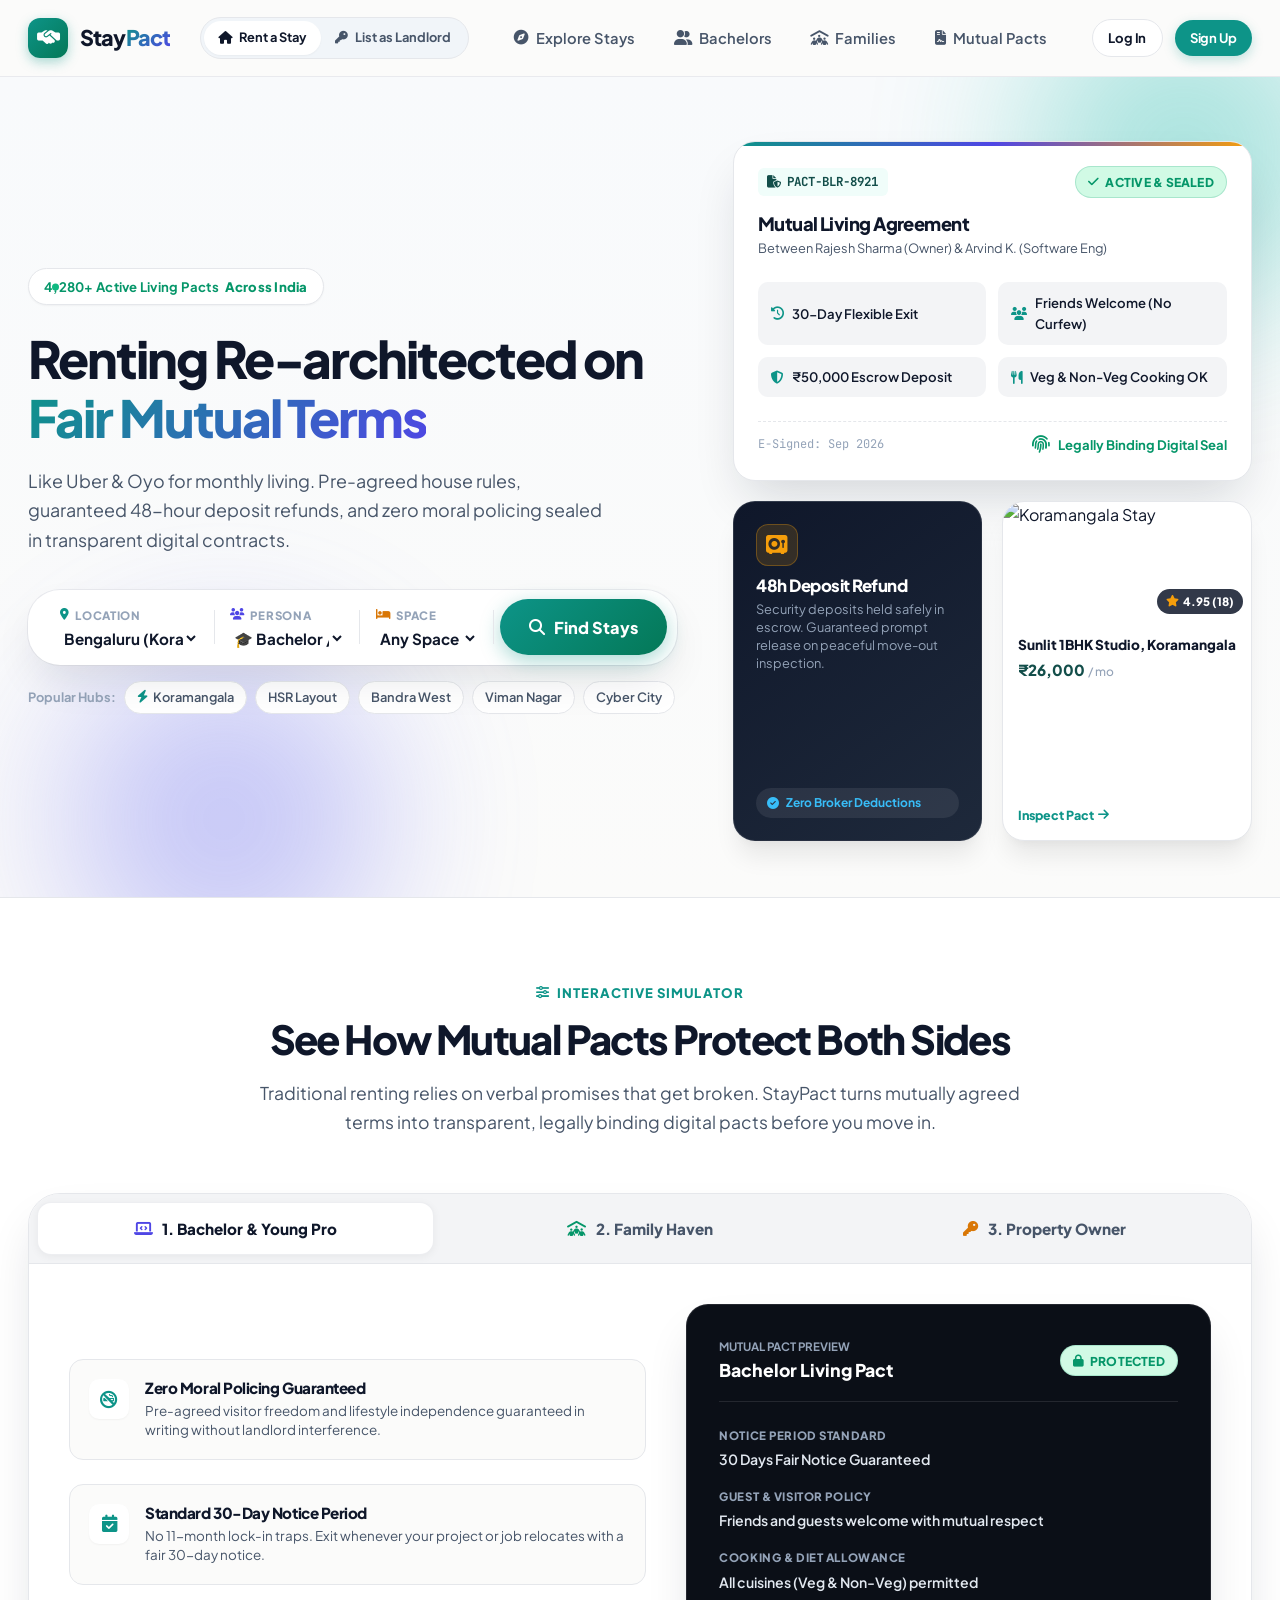
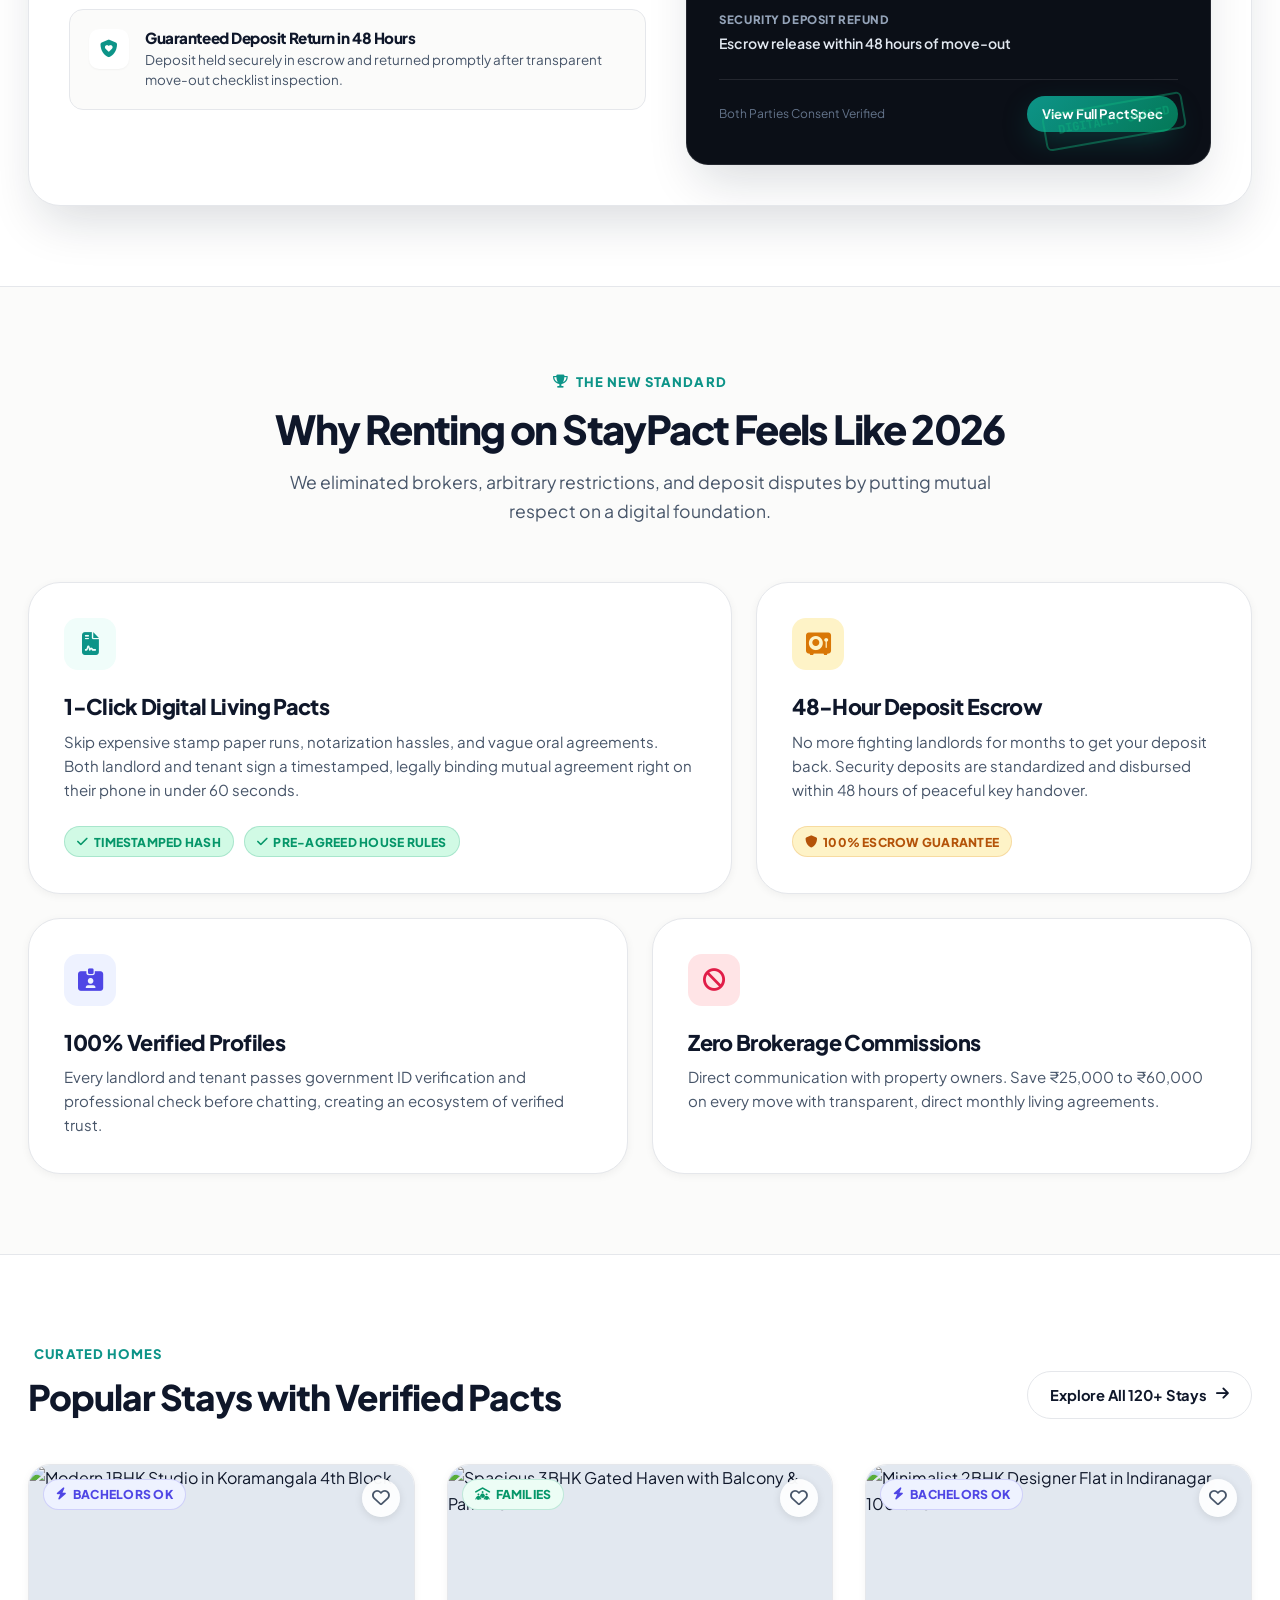
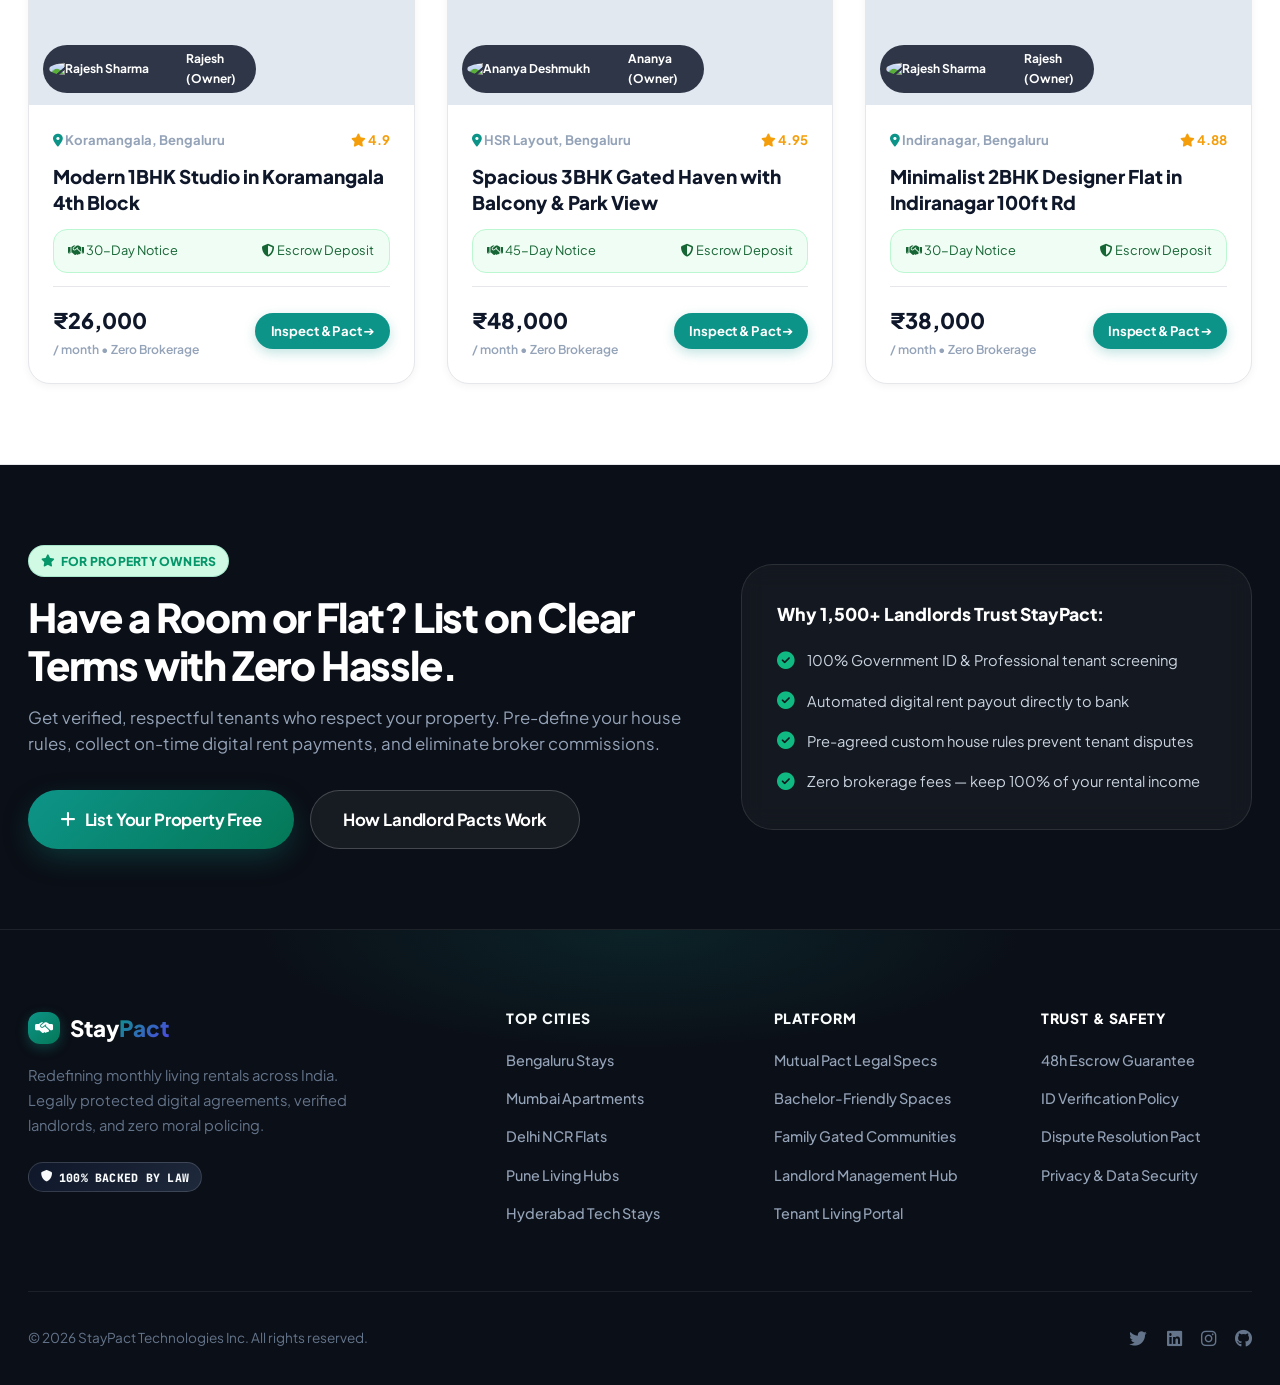
==== commit 78b6897b: "Changed js and added chat feature along  with better signup page" ====
--- a/Frontend/html/index.html
+++ b/Frontend/html/index.html
@@ -70,7 +70,7 @@
 
           <!-- Editorial Headline -->
           <h1 style="font-size: 3.2rem; font-weight: 900; line-height: 1.15; letter-spacing: -0.04em; margin-bottom: 1.2rem; color: #0F172A;">
-            Renting Re-architected on <span style="background: linear-gradient(135deg, #0D9488 0%, #4F46E5 100%); -webkit-background-clip: text; -webkit-text-fill-color: transparent;">Fair Mutual Terms</span>
+            Renting Re-architected on <span class="text-gradient-primary">Fair Mutual Terms</span>
           </h1>
 
           <p style="font-size: 1.12rem; color: var(--text-secondary); line-height: 1.65; margin-bottom: 2.2rem; max-width: 580px;">
--- a/Frontend/html/css/style.css
+++ b/Frontend/html/css/style.css
@@ -225,10 +225,13 @@
   font-family: var(--font-heading);
 }
 
-.logo-highlight {
+.logo-highlight,
+.text-gradient-primary {
   background: linear-gradient(135deg, #0D9488 0%, #4F46E5 100%);
   -webkit-background-clip: text;
+  background-clip: text;
   -webkit-text-fill-color: transparent;
+  color: transparent;
 }
 
 .nav-links {
--- a/Frontend/html/css/components.css
+++ b/Frontend/html/css/components.css
@@ -659,6 +659,7 @@
   line-height: 1.35;
   display: -webkit-box;
   -webkit-line-clamp: 2;
+  line-clamp: 2;
   -webkit-box-orient: vertical;
   overflow: hidden;
   transition: var(--transition-fast);
